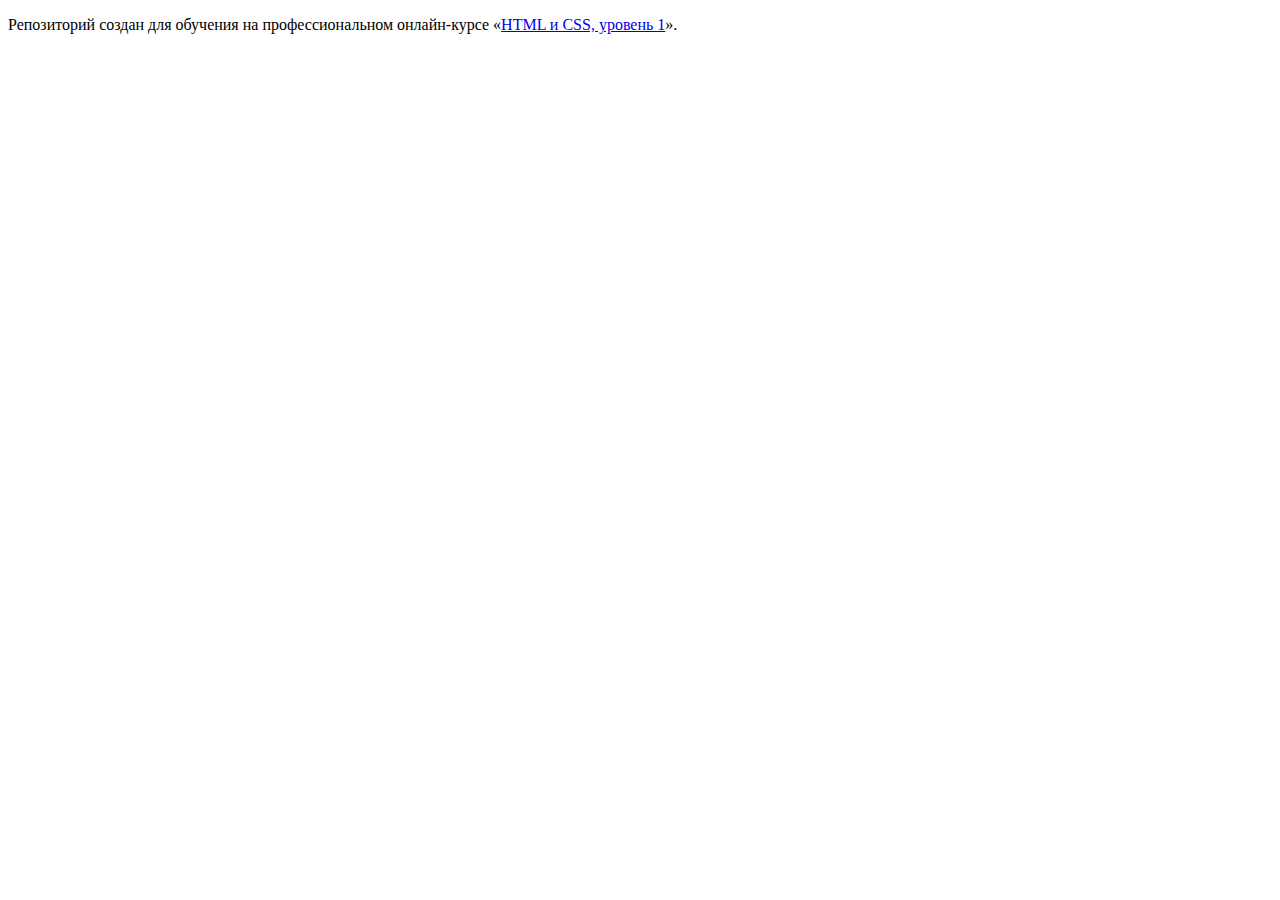
==== index.html @ a20f661b ":hatching_chick:" ====
<!DOCTYPE html>
<html lang="ru">
  <head>
    <meta charset="utf-8">
    <title>HTML Academy: Барбершоп</title>
  </head>
  <body>

    <p>Репозиторий создан для обучения на профессиональном онлайн‑курсе «<a href="https://htmlacademy.ru/intensive/htmlcss">HTML и CSS, уровень 1</a>».</p>

  </body>
</html>
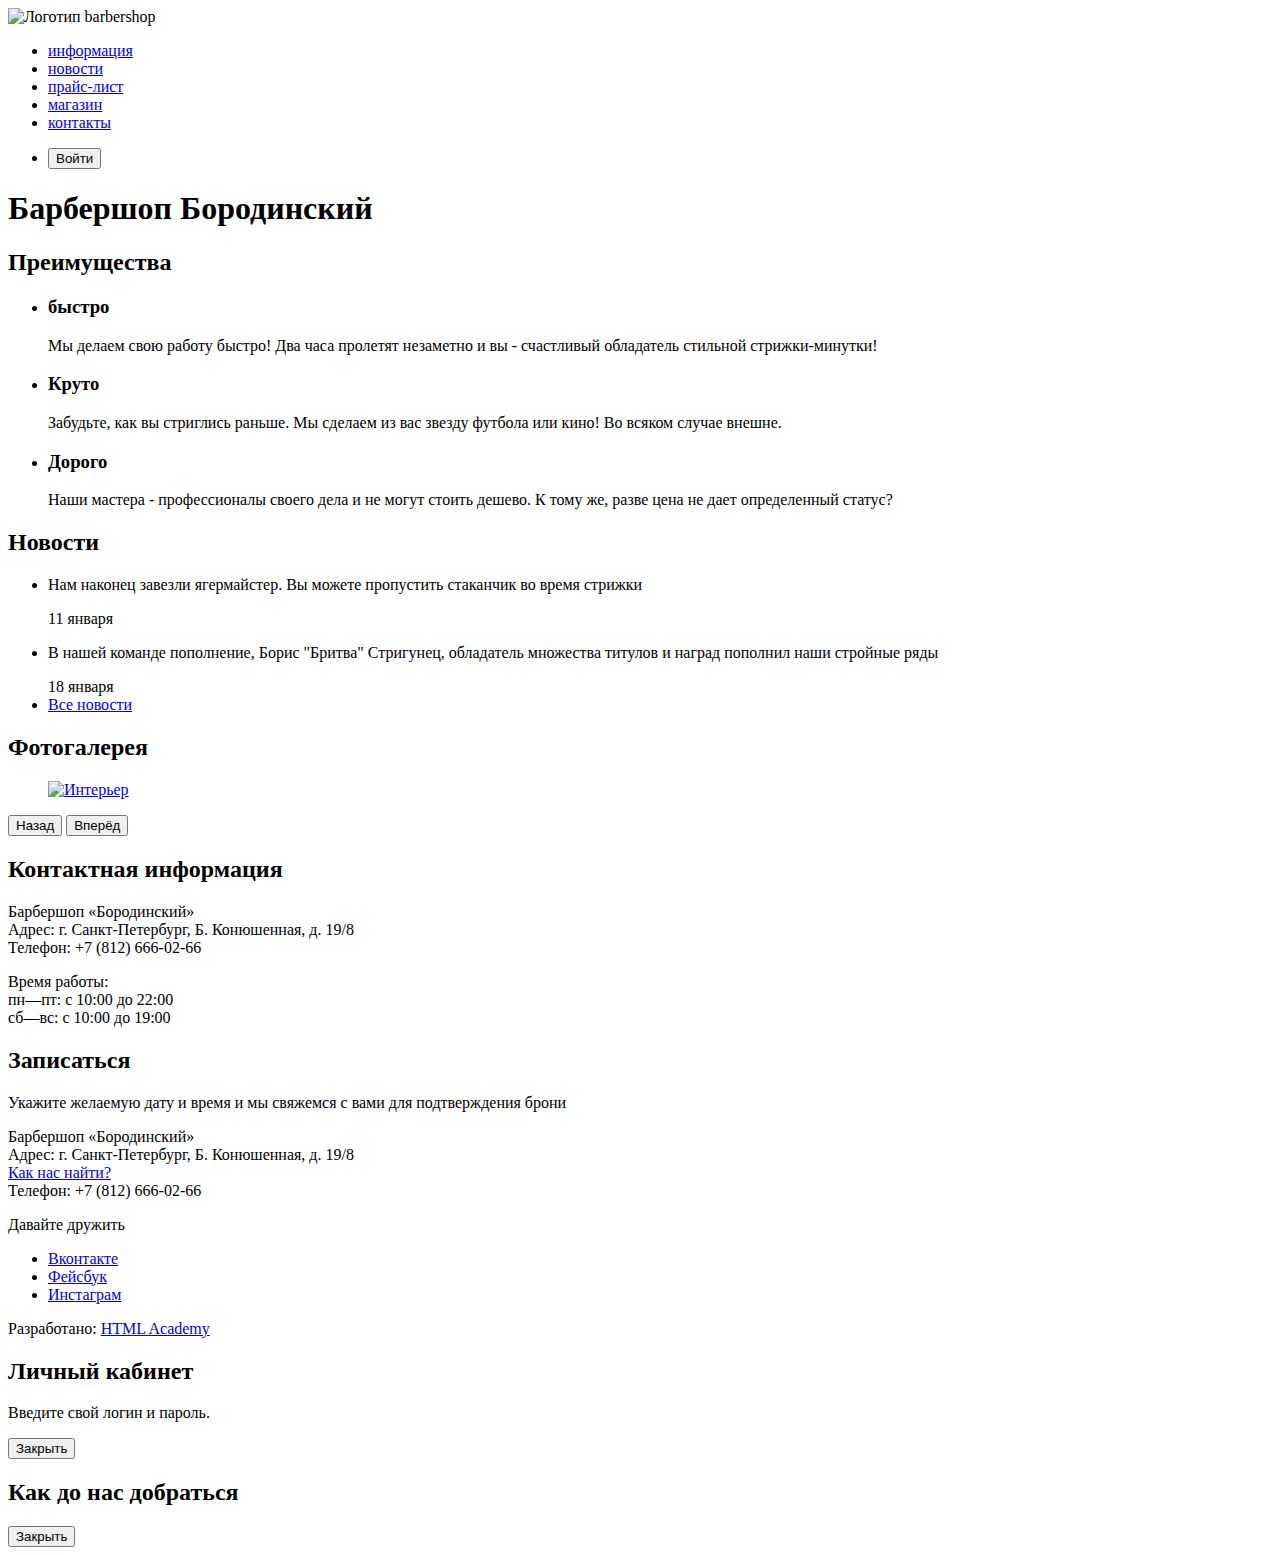
==== commit aa460747: "Создал разметку" ====
--- a/index.html
+++ b/index.html
@@ -5,8 +5,126 @@
     <title>HTML Academy: Барбершоп</title>
   </head>
   <body>
+    <header>
+      <nav>
+        <img src="igm/barbershop-logo.svg" width="368" height="153"
+        alt="Логотип barbershop">
+        <ul>
+          <li><a href="info.html">информация</a></li>
+          <li><a href="news.html">новости</a></li>
+          <li><a href="price.html">прайс-лист</a></li>
+          <li><a href="catalog.html">магазин</a></li>
+          <li><a href="contacts.html">контакты</a></li>
+        </ul>
+        <ul>
+          <li>
+            <button type="button">Войти</button>
+          </li>
+        </ul>
+      </nav>
+    </header>
+    <main>
+      <h1>Барбершоп Бородинский</h1>
+      <section>
+        <h2>Преимущества</h2>
+        <ul>
+          <li>
+            <h3>быстро</h3>
+            <p>Мы делаем свою работу быстро! Два часа пролетят незаметно и вы
+            - счастливый обладатель стильной стрижки-минутки!</p>
+          </li>
+          <li>
+            <h3>Круто</h3>
+            <p>Забудьте, как вы стриглись раньше. Мы сделаем из вас звезду
+            футбола или кино! Во всяком случае внешне.</p>
+          </li>
+          <li>
+            <h3>Дорого</h3>
+            <p>Наши мастера - профессионалы своего дела и не могут стоить
+            дешево. К тому же, разве цена не дает определенный статус?</p>
+          </li>
+        </ul>
+      </section>
+      <section>
+        <h2>Новости</h2>
+        <ul>
+          <li>
+            <p>Нам наконец завезли ягермайстер. Вы можете пропустить
+            стаканчик во время стрижки</p>
+            <time datetime="2019-01-11">11 января</time>
+          </li>
+          <li>
+            <p>В нашей команде пополнение, Борис "Бритва" Стригунец, обладатель
+            множества титулов и наград пополнил наши стройные ряды</p>
+            <time datetime="2019-01-18">18 января</time>
+          </li>
+          <li>
+            <a href="news.html">Все новости</a>
+          </li>
+        </ul>
+      </section>
+      <section>
+        <h2>Фотогалерея</h2>
+        <figure>
+          <a href="#">
+            <img src="img/studio.jpg" width="286" height="164" alt="Интерьер">
+          </a>
+        </figure>
+        <button type="button">Назад</button>
+        <button type="button">Вперёд</button>
+      </section>
+      <section>
+        <h2>Контактная информация</h2>
+        <p>
+          Барбершоп «Бородинский»<br>
+          Адрес: г. Санкт-Петербург, Б. Конюшенная, д. 19/8<br>
+          Телефон: +7 (812) 666-02-66
+        </p>
+        <p>
+          Время работы:<br>
+          пн—пт: с 10:00 до 22:00<br>
+          сб—вс: с 10:00 до 19:00
+        </p>
+        <a href="map.html"></a>
+        <a href="contacts.html"></a>
+      </section>
+      <section>
+        <h2>Записаться</h2>
+        <p>Укажите желаемую дату и время и мы свяжемся с вами для
+          подтверждения брони</p>
+        <!-- Здесь будет форма -->
+      </section>
+    </main>
+    <footer>
+      <p>
+        Барбершоп «Бородинский»<br>
+        Адрес: г. Санкт-Петербург, Б. Конюшенная, д. 19/8<br>
+        <a href="map.html">Как нас найти?</a><br>
+        Телефон: +7 (812) 666-02-66
+      </p>
+      <div>
+        <p>Давайте дружить</p>
+        <ul>
+          <li><a href="#">Вконтакте</a></li>
+          <li><a href="#">Фейсбук</a></li>
+          <li><a href="#">Инстаграм</a></li>
+        </ul>
+        <p>
+          Разработано:
+        <a href="https://htmlacademy.ru">HTML Academy</a>
+        </p>
+      </div>
+    </footer>
+    <section>
+      <h2>Личный кабинет</h2>
+      <p>Введите свой логин и пароль.</p>
+      <!-- Здесь будет форма -->
+      <button type="button">Закрыть</button>
+    </section>
 
-    <p>Репозиторий создан для обучения на профессиональном онлайн‑курсе «<a href="https://htmlacademy.ru/intensive/htmlcss">HTML и CSS, уровень 1</a>».</p>
-
+    <section>
+      <h2>Как до нас добраться</h2>
+      <button type="button">Закрыть</button>
+    </section>
   </body>
 </html>
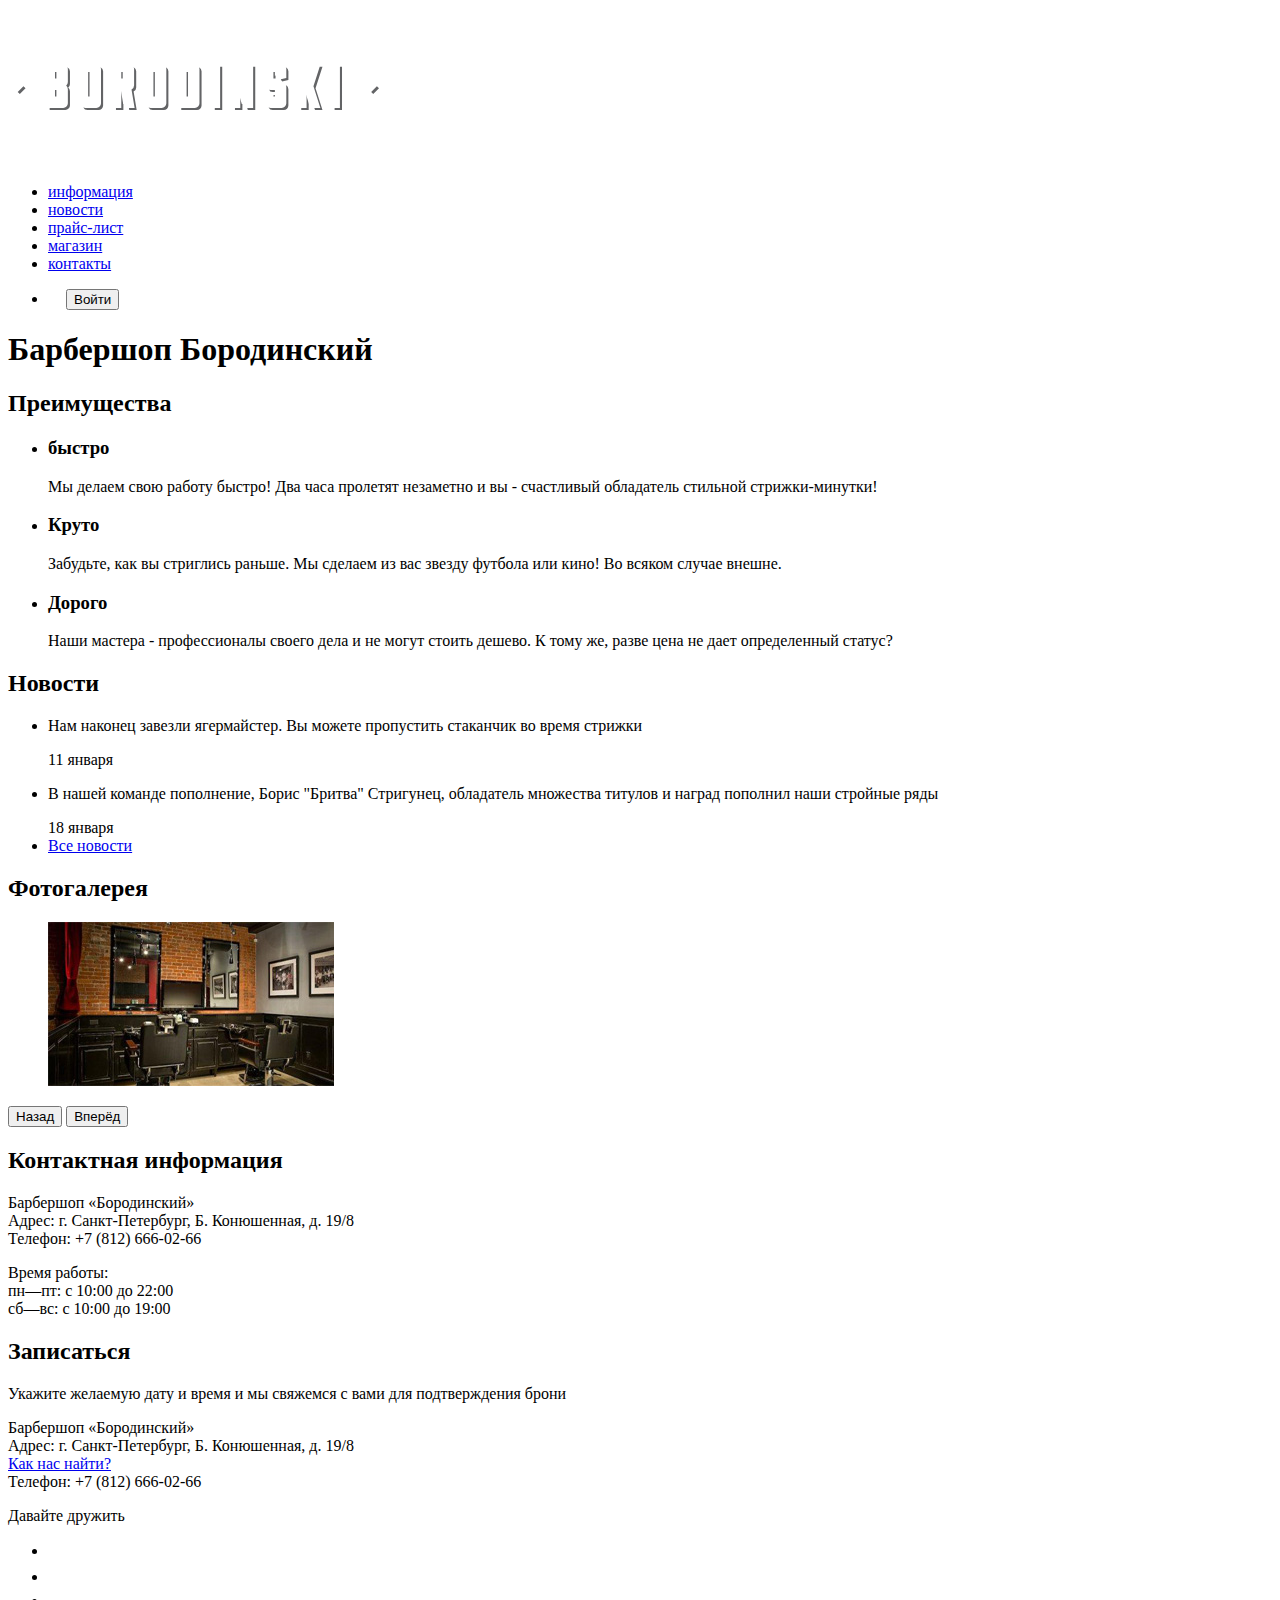
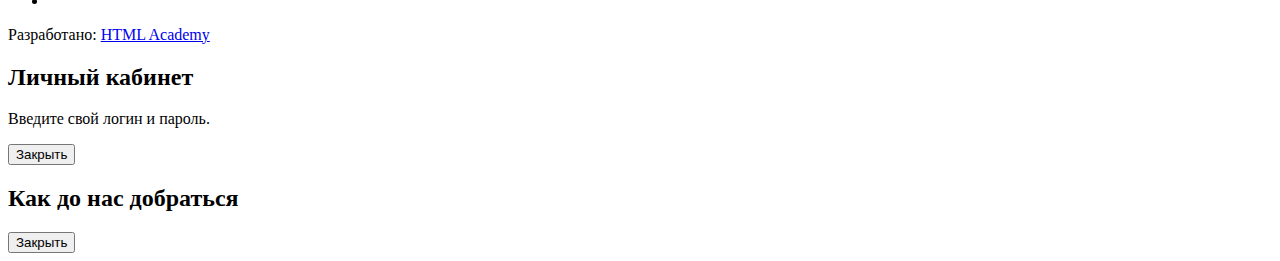
==== commit 4df0ffe2: "импортировал графику" ====
--- a/index.html
+++ b/index.html
@@ -3,11 +3,12 @@
   <head>
     <meta charset="utf-8">
     <title>HTML Academy: Барбершоп</title>
+    <link rel="stylesheet" href="css/style.css">
   </head>
   <body>
     <header>
       <nav>
-        <img src="igm/barbershop-logo.svg" width="368" height="153"
+        <img src="img/index/index-logo.svg" width="371" height="155"
         alt="Логотип barbershop">
         <ul>
           <li><a href="info.html">информация</a></li>
@@ -18,6 +19,8 @@
         </ul>
         <ul>
           <li>
+            <img src="img/index/login.svg" width="14" height="14"
+            alt="">
             <button type="button">Войти</button>
           </li>
         </ul>
@@ -67,7 +70,8 @@
         <h2>Фотогалерея</h2>
         <figure>
           <a href="#">
-            <img src="img/studio.jpg" width="286" height="164" alt="Интерьер">
+            <img src="img/index/gallery.jpg" width="286" height="164"
+            alt="Интерьер">
           </a>
         </figure>
         <button type="button">Назад</button>
@@ -105,9 +109,12 @@
       <div>
         <p>Давайте дружить</p>
         <ul>
-          <li><a href="#">Вконтакте</a></li>
-          <li><a href="#">Фейсбук</a></li>
-          <li><a href="#">Инстаграм</a></li>
+          <li><a href="https://vk.com"><img src="img/index/vk.svg" width="27"
+            height="15" alt="Лого ВК"></a></li>
+          <li><a href="https://facebook.com"><img src="img/index/facebook.svg"
+            width="11" height="22" alt="Лого Facebook"></a></li>
+          <li><a href="https://instagram.com"><img src="img/index/instagram.svg"
+            width="20" height="20" alt="Лого Инстаграм"></a></li>
         </ul>
         <p>
           Разработано:
--- a/css/style.css
+++ b/css/style.css
@@ -0,0 +1,4 @@
+/*body {
+  background-color: black;
+}
+*/
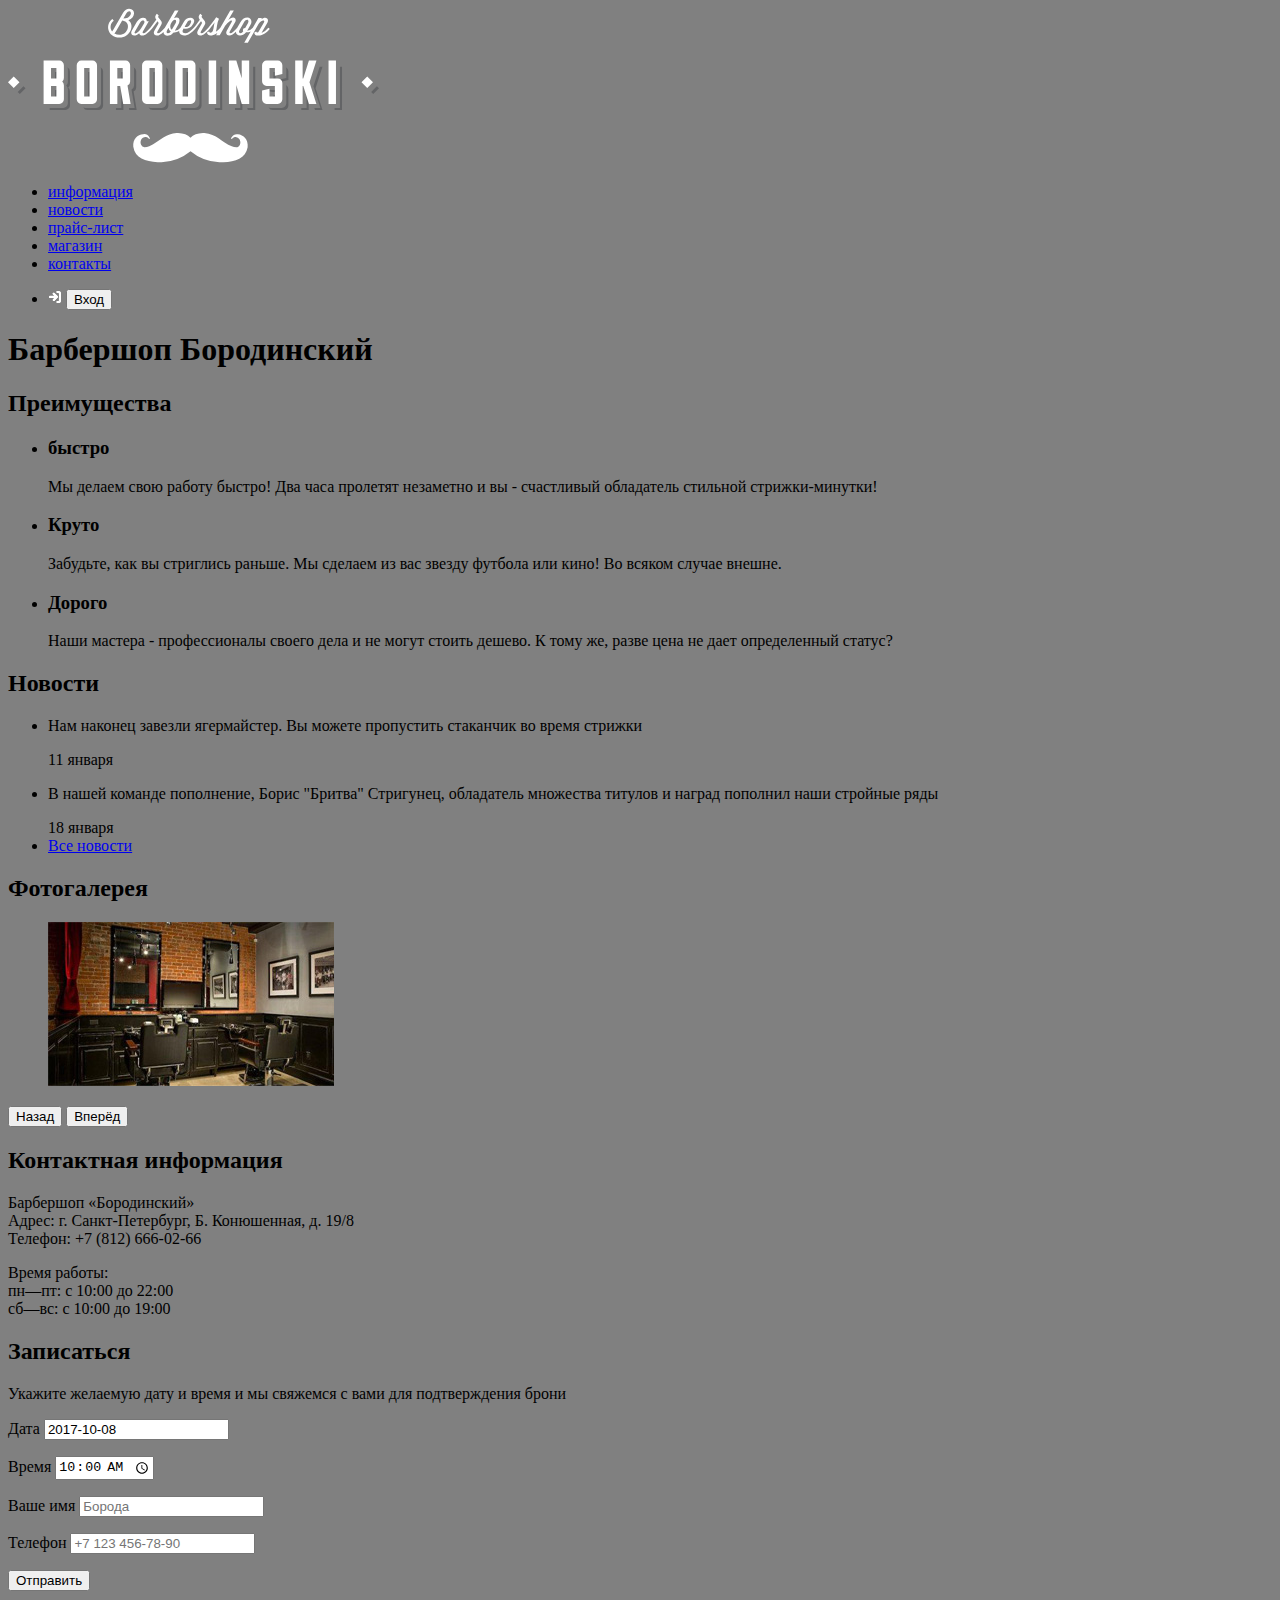
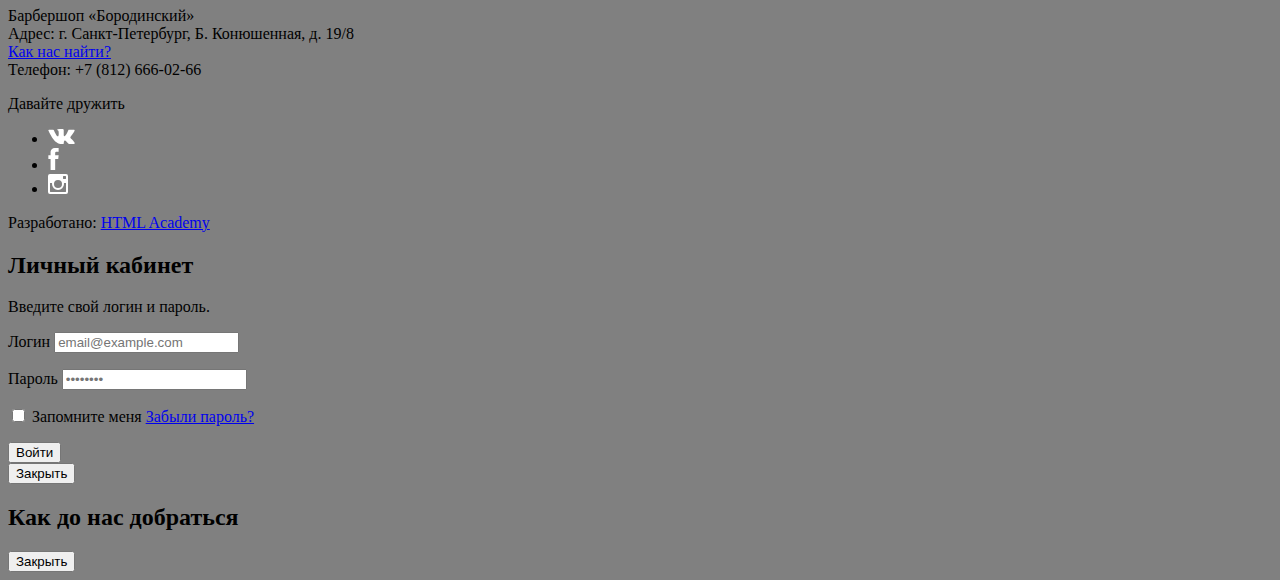
==== commit 2ac9b612: "Добавил формы" ====
--- a/index.html
+++ b/index.html
@@ -20,8 +20,8 @@
         <ul>
           <li>
             <img src="img/index/login.svg" width="14" height="14"
-            alt="">
-            <button type="button">Войти</button>
+            alt="иконка для входа">
+            <button type="button">Вход</button>
           </li>
         </ul>
       </nav>
@@ -71,7 +71,7 @@
         <figure>
           <a href="#">
             <img src="img/index/gallery.jpg" width="286" height="164"
-            alt="Интерьер">
+            alt="Фото интерьера">
           </a>
         </figure>
         <button type="button">Назад</button>
@@ -96,7 +96,29 @@
         <h2>Записаться</h2>
         <p>Укажите желаемую дату и время и мы свяжемся с вами для
           подтверждения брони</p>
-        <!-- Здесь будет форма -->
+        <form action="https://echo.htmlacademy.ru" method="post">
+          <p>
+            <label for="appointment-date">Дата</label>
+            <input type="data" name="date" id="appointment-date"
+            value="2017-10-08">
+          </p>
+          <p>
+            <label for="appointment-time">Время</label>
+            <input type="time" name="time" id="appointment-time"
+            value="10:00">
+          </p>
+          <p>
+            <label for="appointment-date">Ваше имя</label>
+            <input type="text" name="name" id="appointment-name"
+            value="" placeholder="Борода">
+          </p>
+          <p>
+            <label for="appointment-phone">Телефон</label>
+            <input type="text" name="phone" id="appointment-phone"
+            value="" placeholder="+7 123 456-78-90">
+          </p>
+          <button type="submit">Отправить</button>
+        </form>
       </section>
     </main>
     <footer>
@@ -125,7 +147,24 @@
     <section>
       <h2>Личный кабинет</h2>
       <p>Введите свой логин и пароль.</p>
-      <!-- Здесь будет форма -->
+      <form action="https://echo.htmlacademy.ru" method="post">
+        <p>
+          <label for="user-login">Логин</label>
+          <input type="email" name="login" placeholder="email@example.com"
+          id="user-login">
+        </p>
+        <p>
+          <label for="user-password">Пароль</label>
+          <input type="password" name="password" placeholder="••••••••"
+          id="user-password">
+        </p>
+        <p>
+          <input type="checkbox" name="remember" id="login-password-info">
+          <label for="login-password-info">Запомните меня</label>
+          <a href="#">Забыли пароль?</a>
+        </p>
+        <button type="submit">Войти</button>
+      </form>
       <button type="button">Закрыть</button>
     </section>
 
--- a/css/style.css
+++ b/css/style.css
@@ -1,4 +1,3 @@
-/*body {
-  background-color: black;
+body {
+  background-color: gray;
 }
-*/
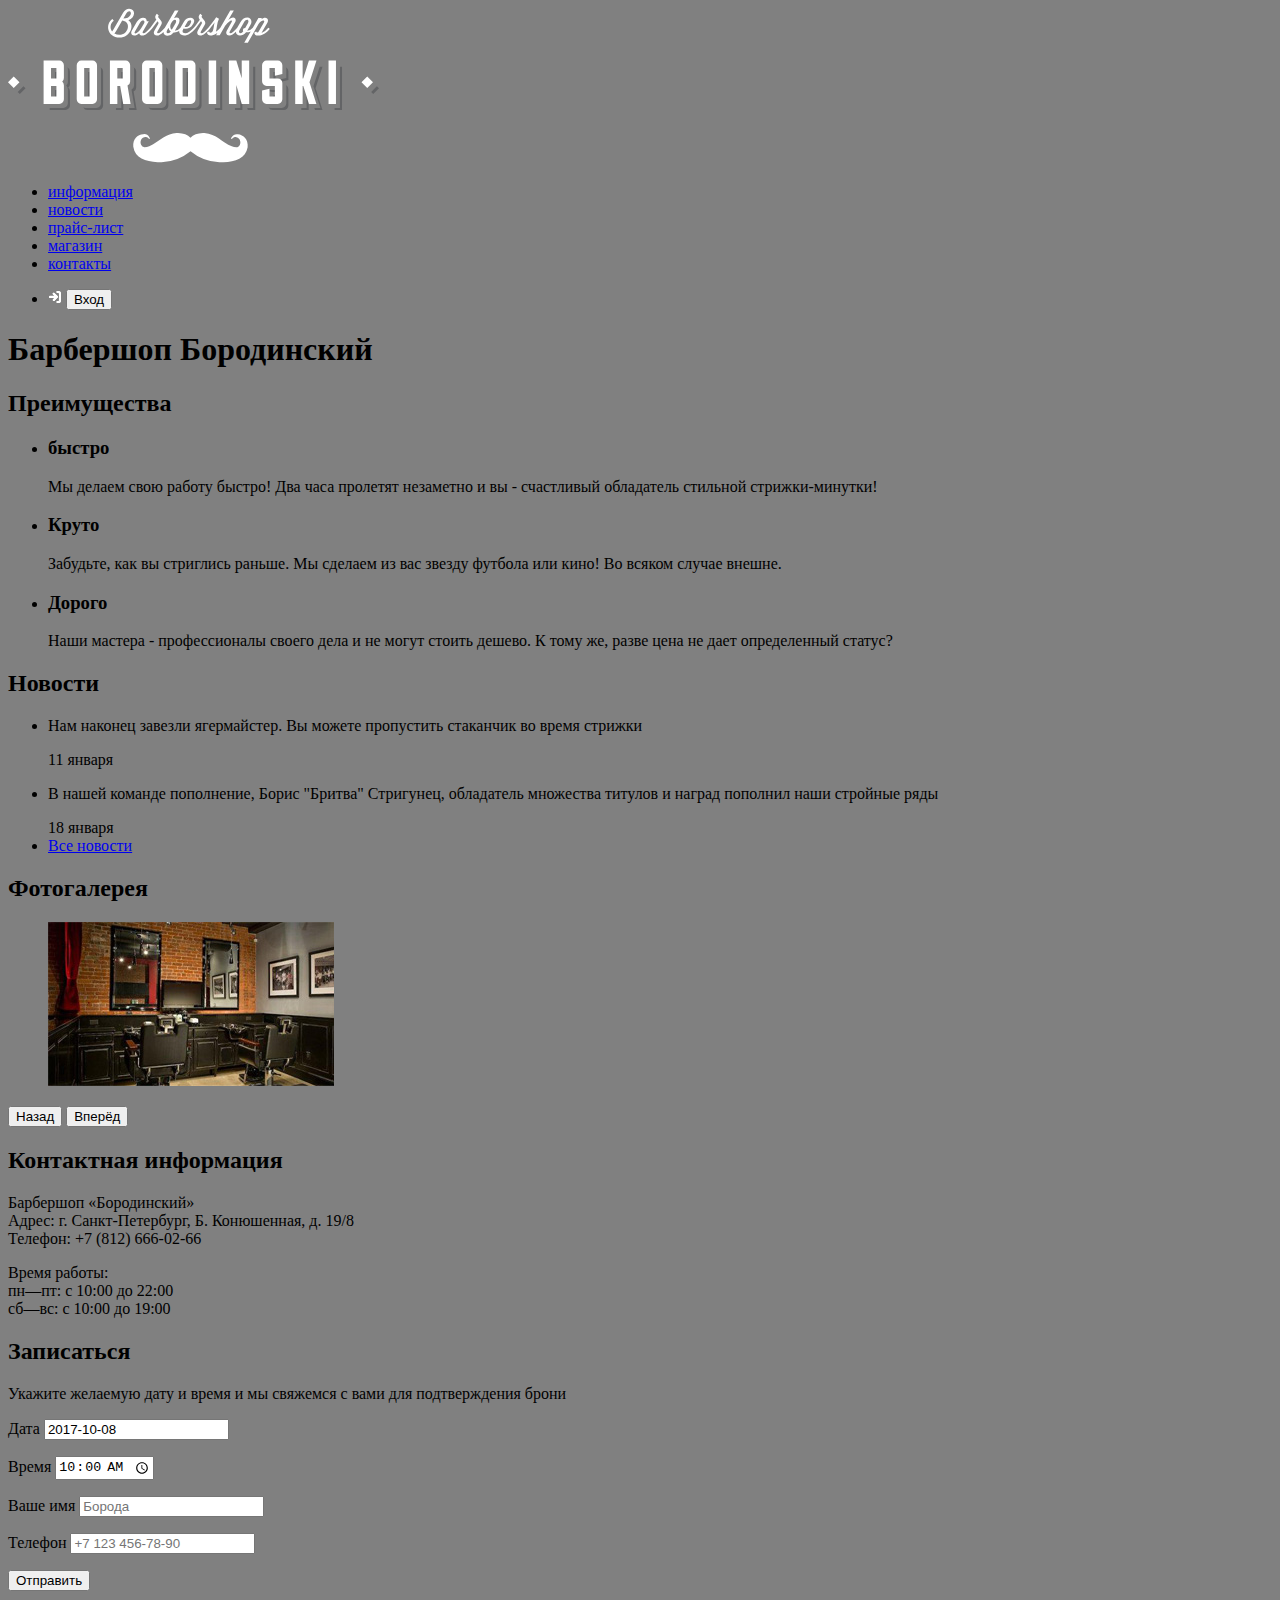
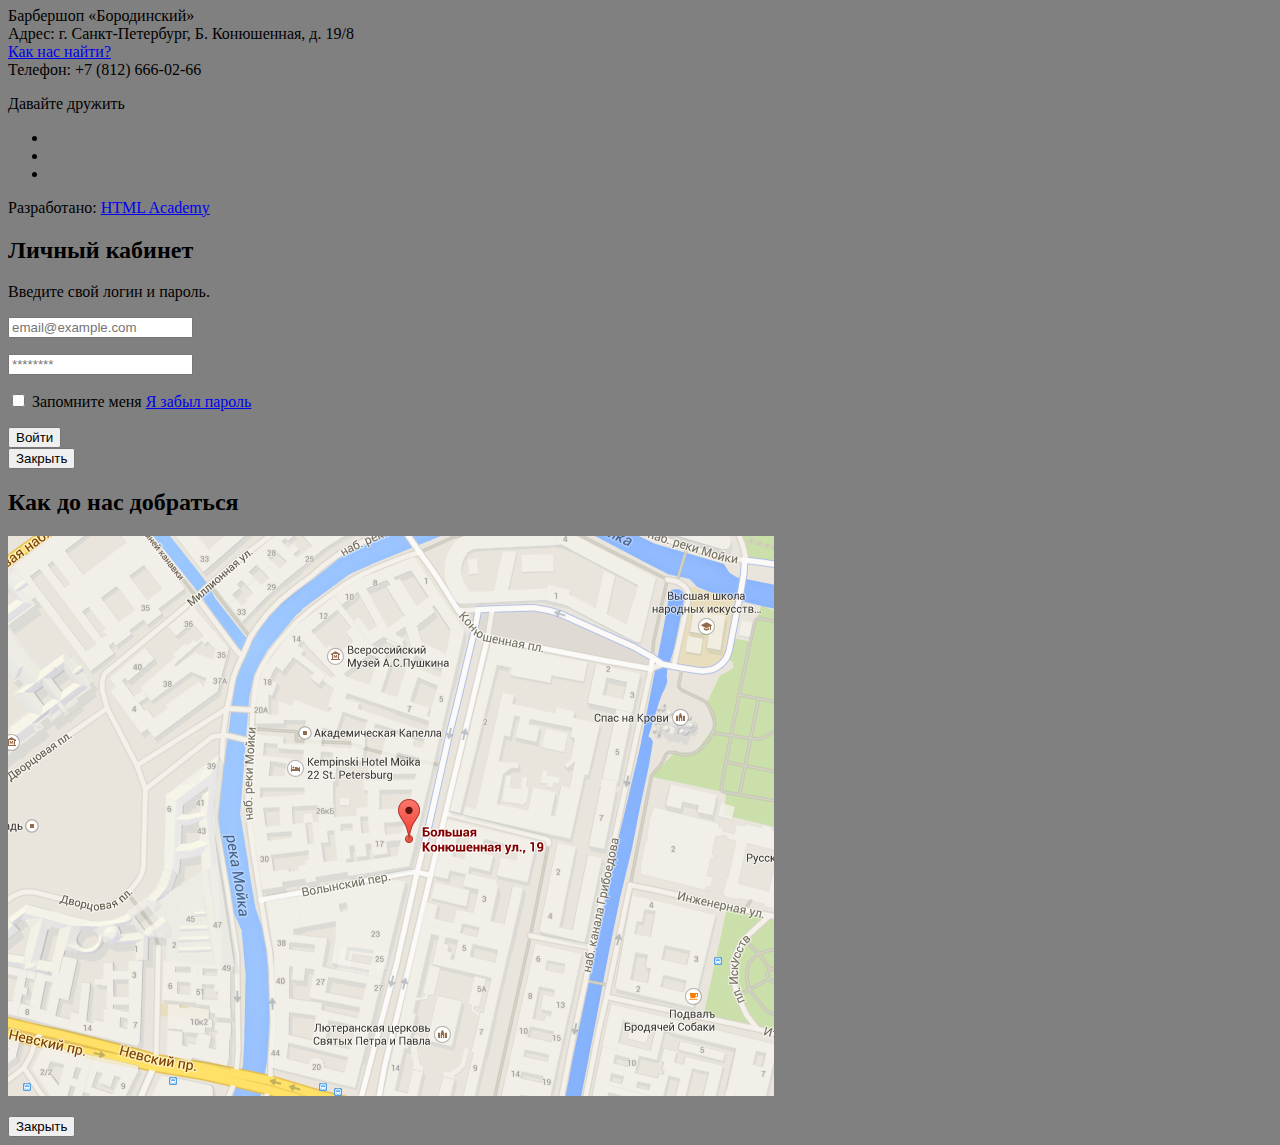
==== commit 5e070458: "Добавил формы" ====
--- a/index.html
+++ b/index.html
@@ -8,7 +8,7 @@
   <body>
     <header>
       <nav>
-        <img src="img/index/index-logo.svg" width="371" height="155"
+        <img src="img/index-logo.svg" width="371" height="155"
         alt="Логотип barbershop">
         <ul>
           <li><a href="info.html">информация</a></li>
@@ -19,7 +19,7 @@
         </ul>
         <ul>
           <li>
-            <img src="img/index/login.svg" width="14" height="14"
+            <img src="img/login.svg" width="14" height="14"
             alt="иконка для входа">
             <button type="button">Вход</button>
           </li>
@@ -70,7 +70,7 @@
         <h2>Фотогалерея</h2>
         <figure>
           <a href="#">
-            <img src="img/index/gallery.jpg" width="286" height="164"
+            <img src="img/gallery.jpg" width="286" height="164"
             alt="Фото интерьера">
           </a>
         </figure>
@@ -131,12 +131,11 @@
       <div>
         <p>Давайте дружить</p>
         <ul>
-          <li><a href="https://vk.com"><img src="img/index/vk.svg" width="27"
-            height="15" alt="Лого ВК"></a></li>
-          <li><a href="https://facebook.com"><img src="img/index/facebook.svg"
-            width="11" height="22" alt="Лого Facebook"></a></li>
-          <li><a href="https://instagram.com"><img src="img/index/instagram.svg"
-            width="20" height="20" alt="Лого Инстаграм"></a></li>
+          <li><a href="https://vk.com" aria-label="Логотип ВК"></a></li>
+          <li><a href="https://facebook.com"
+          aria-label="Логотип Фэйсбук"></a></li>
+          <li><a href="https://instagram.com"
+          aria-label="Логотип Инстаграма"></a></li>
         </ul>
         <p>
           Разработано:
@@ -147,29 +146,35 @@
     <section>
       <h2>Личный кабинет</h2>
       <p>Введите свой логин и пароль.</p>
-      <form action="https://echo.htmlacademy.ru" method="post">
+      <form class="" action="index.html" method="post">
         <p>
-          <label for="user-login">Логин</label>
-          <input type="email" name="login" placeholder="email@example.com"
-          id="user-login">
+          <label for="user-login"></label>
+          <input type="email" name="login" id="user-login"
+            placeholder="email@example.com">
         </p>
         <p>
-          <label for="user-password">Пароль</label>
-          <input type="password" name="password" placeholder="••••••••"
-          id="user-password">
+          <label for="user-password"></label>
+          <input type="password" name="password" id="user-password"
+          placeholder="********" >
         </p>
         <p>
-          <input type="checkbox" name="remember" id="login-password-info">
-          <label for="login-password-info">Запомните меня</label>
-          <a href="#">Забыли пароль?</a>
+          <label>
+            <input type="checkbox" name="remember">
+            Запомните меня
+          </label>
+          <a href="#">Я забыл пароль</a>
         </p>
         <button type="submit">Войти</button>
       </form>
       <button type="button">Закрыть</button>
     </section>
-
     <section>
       <h2>Как до нас добраться</h2>
+      <p>
+        <img src="img/map.png" width="766" height="560"
+          alt="Офис компании по адресу ул. Большая Конюшенная 19/8,
+          Санкт-Петербург">
+      </p>
       <button type="button">Закрыть</button>
     </section>
   </body>
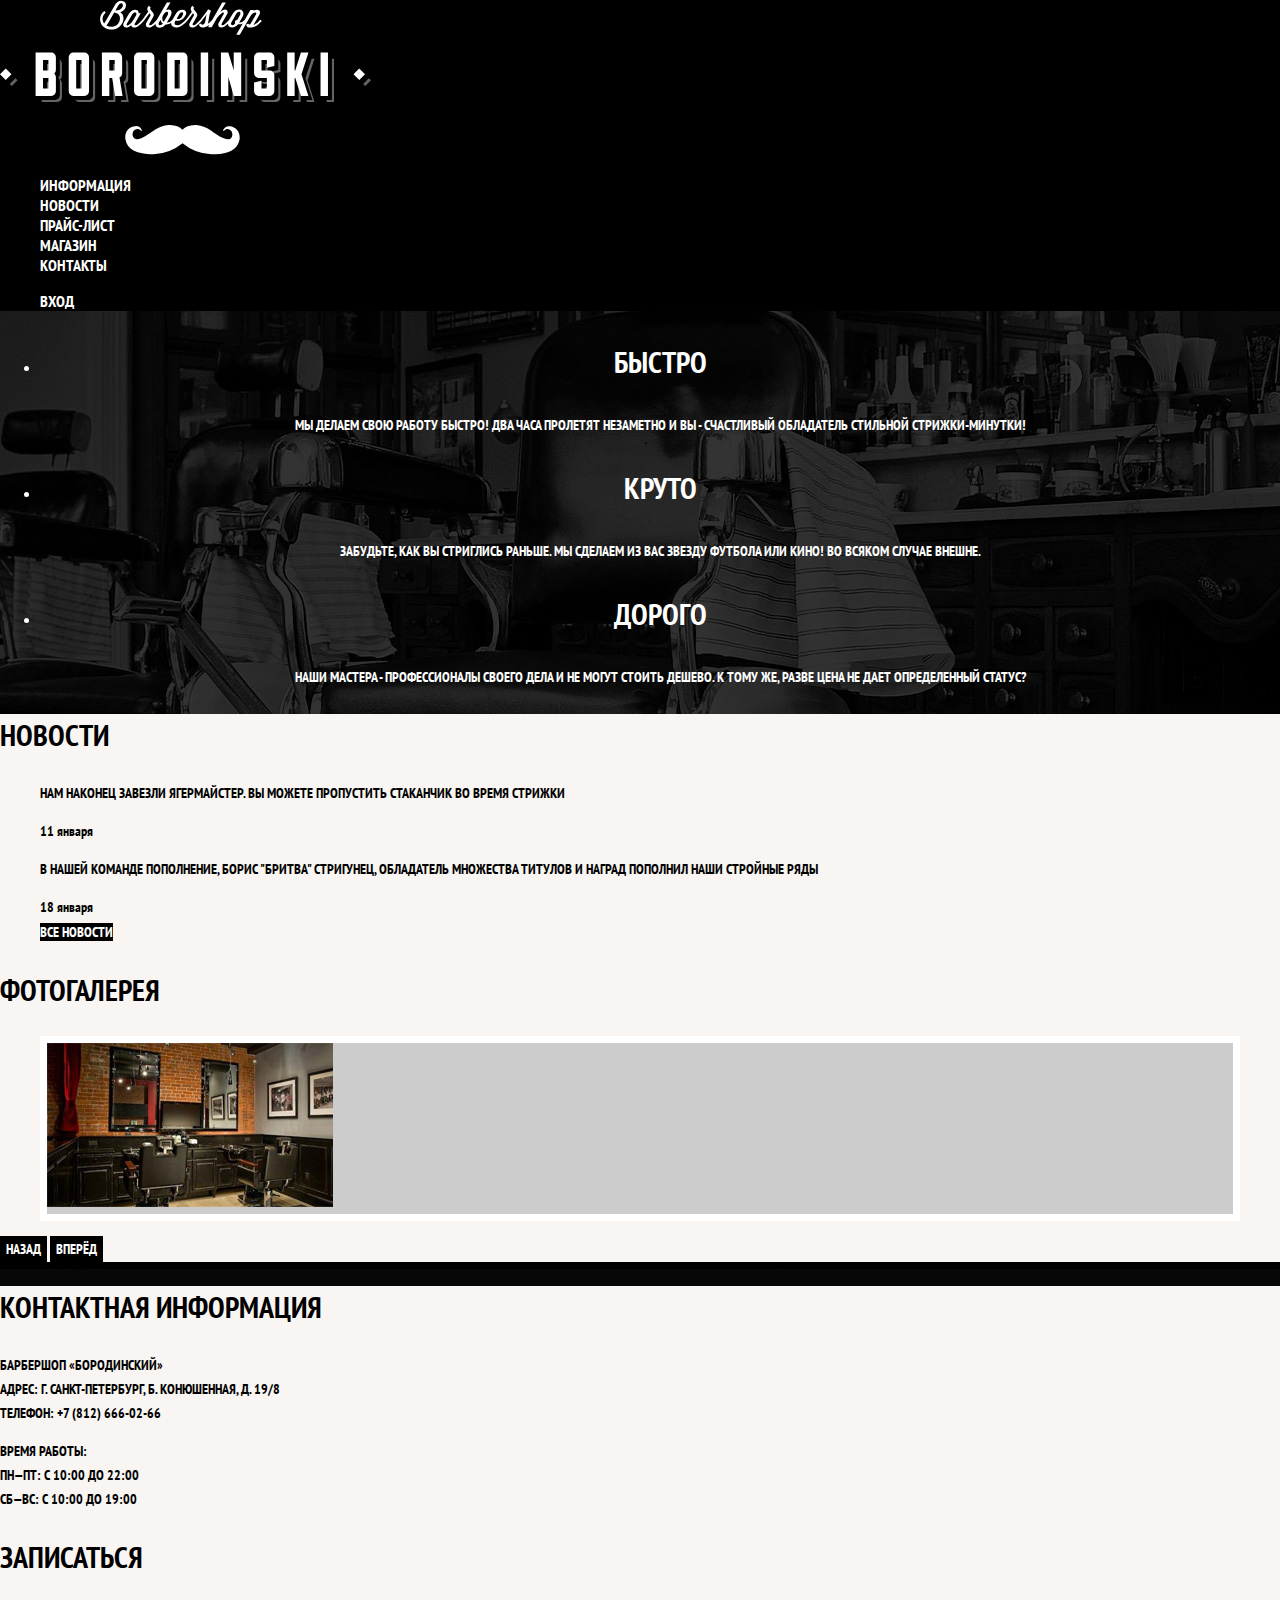
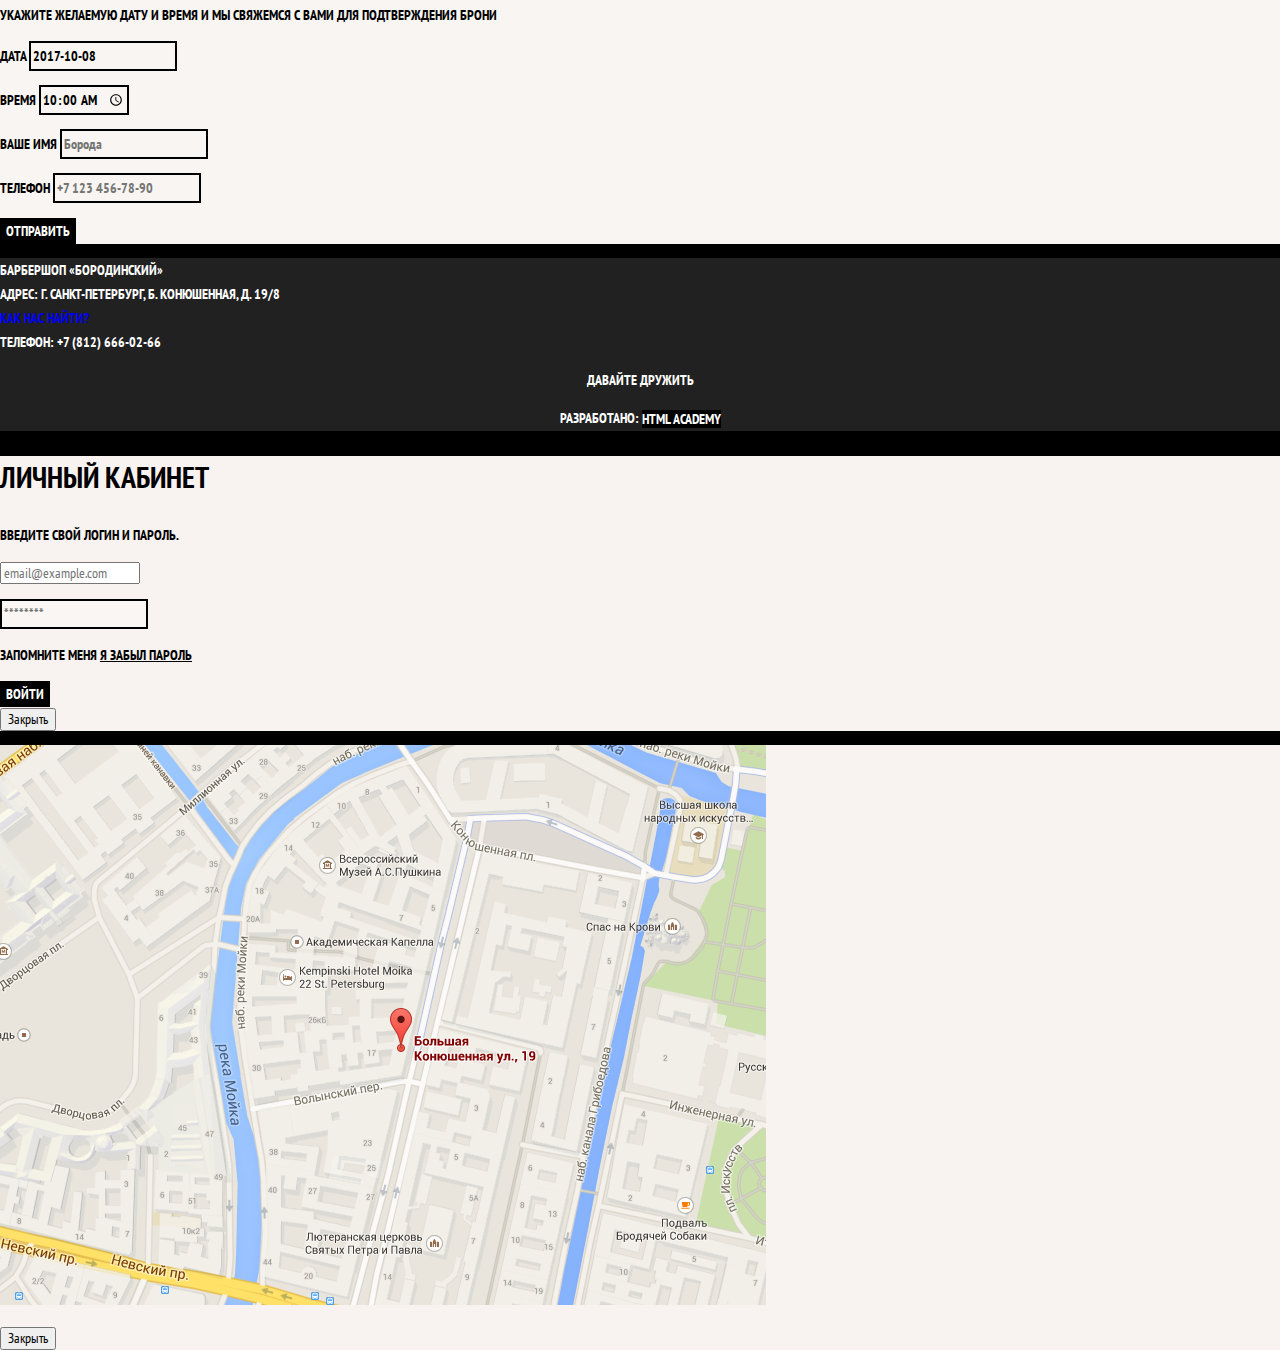
==== commit 364845d3: "Окончательно доделал разметку и добавил стили" ====
--- a/index.html
+++ b/index.html
@@ -3,179 +3,192 @@
   <head>
     <meta charset="utf-8">
     <title>HTML Academy: Барбершоп</title>
+    <link href="https://fonts.googleapis.com/css?family=PT+Sans+Narrow:400,700&amp;subset=latin,cyrillic"
+      rel="stylesheet">
+    <link rel="stylesheet" href="css/normalize.css">
     <link rel="stylesheet" href="css/style.css">
   </head>
   <body>
-    <header>
-      <nav>
-        <img src="img/index-logo.svg" width="371" height="155"
-        alt="Логотип barbershop">
-        <ul>
+    <header class="main-header">
+      <nav class="main-navigation">
+        <a class="main-header-logo" href="index.html">
+          <img src="img/index-logo.svg" width="371" height="155"
+            alt="Логотип barbershop">
+        </a>
+        <ul class="site-navigation">
           <li><a href="info.html">информация</a></li>
           <li><a href="news.html">новости</a></li>
           <li><a href="price.html">прайс-лист</a></li>
           <li><a href="catalog.html">магазин</a></li>
           <li><a href="contacts.html">контакты</a></li>
         </ul>
-        <ul>
+        <ul class="user-navigation">
           <li>
-            <img src="img/login.svg" width="14" height="14"
-            alt="иконка для входа">
-            <button type="button">Вход</button>
+            <a class="login-link" href="login.html">Вход</a>
           </li>
         </ul>
       </nav>
     </header>
-    <main>
-      <h1>Барбершоп Бородинский</h1>
-      <section>
-        <h2>Преимущества</h2>
-        <ul>
-          <li>
+    <main class="container">
+      <h1 class="visually-hidden">Барбершоп Бородинский</h1>
+      <section class="featuries">
+        <h2 class="visually-hidden">Преимущества</h2>
+        <ul class="featuries-list">
+          <li class="feature-item">
             <h3>быстро</h3>
             <p>Мы делаем свою работу быстро! Два часа пролетят незаметно и вы
             - счастливый обладатель стильной стрижки-минутки!</p>
           </li>
-          <li>
+          <li class="feature-item">
             <h3>Круто</h3>
             <p>Забудьте, как вы стриглись раньше. Мы сделаем из вас звезду
             футбола или кино! Во всяком случае внешне.</p>
           </li>
-          <li>
+          <li class="feature-item">
             <h3>Дорого</h3>
             <p>Наши мастера - профессионалы своего дела и не могут стоить
             дешево. К тому же, разве цена не дает определенный статус?</p>
           </li>
         </ul>
       </section>
-      <section>
-        <h2>Новости</h2>
-        <ul>
-          <li>
-            <p>Нам наконец завезли ягермайстер. Вы можете пропустить
-            стаканчик во время стрижки</p>
-            <time datetime="2019-01-11">11 января</time>
-          </li>
-          <li>
-            <p>В нашей команде пополнение, Борис "Бритва" Стригунец, обладатель
-            множества титулов и наград пополнил наши стройные ряды</p>
-            <time datetime="2019-01-18">18 января</time>
-          </li>
-          <li>
-            <a href="news.html">Все новости</a>
-          </li>
-        </ul>
-      </section>
-      <section>
-        <h2>Фотогалерея</h2>
-        <figure>
-          <a href="#">
-            <img src="img/gallery.jpg" width="286" height="164"
-            alt="Фото интерьера">
-          </a>
-        </figure>
-        <button type="button">Назад</button>
-        <button type="button">Вперёд</button>
-      </section>
-      <section>
-        <h2>Контактная информация</h2>
-        <p>
-          Барбершоп «Бородинский»<br>
-          Адрес: г. Санкт-Петербург, Б. Конюшенная, д. 19/8<br>
-          Телефон: +7 (812) 666-02-66
-        </p>
-        <p>
-          Время работы:<br>
-          пн—пт: с 10:00 до 22:00<br>
-          сб—вс: с 10:00 до 19:00
-        </p>
-        <a href="map.html"></a>
-        <a href="contacts.html"></a>
-      </section>
-      <section>
-        <h2>Записаться</h2>
-        <p>Укажите желаемую дату и время и мы свяжемся с вами для
-          подтверждения брони</p>
-        <form action="https://echo.htmlacademy.ru" method="post">
+      <div class="index-columns">
+        <section class="news">
+          <h2>Новости</h2>
+          <ul class="news-list">
+            <li class="news-item">
+              <p>Нам наконец завезли ягермайстер. Вы можете пропустить
+              стаканчик во время стрижки</p>
+              <time datetime="2019-01-11">11 января</time>
+            </li>
+            <li class="news-item">
+              <p>В нашей команде пополнение, Борис "Бритва" Стригунец,
+                обладатель множества титулов и наград пополнил наши
+                стройные ряды</p>
+              <time datetime="2019-01-18">18 января</time>
+            </li>
+            <li>
+              <a class="button" href="news.html">Все новости</a>
+            </li>
+          </ul>
+        </section>
+        <section class="gallery">
+          <h2>Фотогалерея</h2>
+          <figure class="gallery-content">
+            <a href="#">
+              <img src="img/gallery.jpg" width="286" height="164"
+              alt="Фото интерьера">
+            </a>
+          </figure>
+          <button class="button gallery-button gallery-button-back"
+            type="button">Назад</button>
+          <button class="button gallery-button gallery-button-next"
+            type="button">Вперёд</button>
+        </section>
+      </div>
+      <div class="index-columns">
+        <section class="contacts">
+          <h2>Контактная информация</h2>
           <p>
-            <label for="appointment-date">Дата</label>
-            <input type="data" name="date" id="appointment-date"
-            value="2017-10-08">
+            Барбершоп «Бородинский»<br>
+            Адрес: г. Санкт-Петербург, Б. Конюшенная, д. 19/8<br>
+            Телефон: +7 (812) 666-02-66
           </p>
           <p>
-            <label for="appointment-time">Время</label>
-            <input type="time" name="time" id="appointment-time"
-            value="10:00">
+            Время работы:<br>
+            пн—пт: с 10:00 до 22:00<br>
+            сб—вс: с 10:00 до 19:00
           </p>
-          <p>
-            <label for="appointment-date">Ваше имя</label>
-            <input type="text" name="name" id="appointment-name"
-            value="" placeholder="Борода">
-          </p>
-          <p>
-            <label for="appointment-phone">Телефон</label>
-            <input type="text" name="phone" id="appointment-phone"
-            value="" placeholder="+7 123 456-78-90">
-          </p>
-          <button type="submit">Отправить</button>
-        </form>
-      </section>
+          <a class="button" href="map.html"></a>
+          <a class="button" href="contacts.html"></a>
+        </section>
+        <section class="appointment">
+          <h2>Записаться</h2>
+          <p>Укажите желаемую дату и время и мы свяжемся с вами для
+            подтверждения брони</p>
+          <form class="appontment-form" action="https://echo.htmlacademy.ru"
+            method="post">
+            <p class="appointment-item">
+              <label for="appointment-date">Дата</label>
+              <input type="data" name="date" id="appointment-date"
+              value="2017-10-08">
+            </p>
+            <p class="appointment-item">
+              <label for="appointment-time">Время</label>
+              <input type="time" name="time" id="appointment-time"
+              value="10:00">
+            </p>
+            <p class="appointment-item">
+              <label for="appointment-date">Ваше имя</label>
+              <input type="text" name="name" id="appointment-name"
+              value="" placeholder="Борода">
+            </p>
+            <p class="appointment-item">
+              <label for="appointment-phone">Телефон</label>
+              <input type="text" name="phone" id="appointment-phone"
+              value="" placeholder="+7 123 456-78-90">
+            </p>
+            <button class="button" type="submit">Отправить</button>
+          </form>
+        </section>
+      </div>
     </main>
-    <footer>
-      <p>
+    <footer class="main-footer">
+      <p footer-contacts>
         Барбершоп «Бородинский»<br>
         Адрес: г. Санкт-Петербург, Б. Конюшенная, д. 19/8<br>
         <a href="map.html">Как нас найти?</a><br>
         Телефон: +7 (812) 666-02-66
       </p>
-      <div>
-        <p>Давайте дружить</p>
+      <div class="footer-social">
+        <b>Давайте дружить</b>
         <ul>
-          <li><a href="https://vk.com" aria-label="Логотип ВК"></a></li>
-          <li><a href="https://facebook.com"
-          aria-label="Логотип Фэйсбук"></a></li>
-          <li><a href="https://instagram.com"
-          aria-label="Логотип Инстаграма"></a></li>
+          <li><a class="social-button" href="https://vk.com"
+          aria-label="Логотип ВК"></a></li>
+          <li><a class="social-button" href="https://facebook.com"
+            aria-label="Логотип Фэйсбук"></a></li>
+          <li><a class="social-button" href="https://instagram.com"
+            aria-label="Логотип Инстаграма"></a></li>
         </ul>
-        <p>
-          Разработано:
-        <a href="https://htmlacademy.ru">HTML Academy</a>
+        <p class="footer-copyright">
+          <b>Разработано:</b>
+        <a class="button" href="https://htmlacademy.ru">HTML Academy</a>
         </p>
       </div>
     </footer>
-    <section>
+    <section class="modal modal-login">
       <h2>Личный кабинет</h2>
       <p>Введите свой логин и пароль.</p>
-      <form class="" action="index.html" method="post">
+      <form class="login-form" action="index.html" method="post">
         <p>
-          <label for="user-login"></label>
-          <input type="email" name="login" id="user-login"
-            placeholder="email@example.com">
+          <label class="visually-hidden" for="user-login">Логин</label>
+          <input class="login-icon-user" type="email" name="login"
+            id="user-login" placeholder="email@example.com">
         </p>
         <p>
-          <label for="user-password"></label>
-          <input type="password" name="password" id="user-password"
-          placeholder="********" >
+          <label class="visually-hidden" for="user-password">Пароль</label>
+          <input class="login-icon-password" type="password" name="password"
+          id="user-password" placeholder="********" >
         </p>
-        <p>
-          <label>
-            <input type="checkbox" name="remember">
+        <p class="login-password-info">
+          <label class="checkbox-info">
+            <input class="visually-hidden" type="checkbox" name="remember">
+            <span class="checkbox-indicator"></span>
             Запомните меня
           </label>
-          <a href="#">Я забыл пароль</a>
+          <a class="restore" href="#">Я забыл пароль</a>
         </p>
-        <button type="submit">Войти</button>
+        <button class="button" type="submit">Войти</button>
       </form>
-      <button type="button">Закрыть</button>
+      <button class="modal-close" type="button">Закрыть</button>
     </section>
-    <section>
-      <h2>Как до нас добраться</h2>
+    <section class="modal modal-map">
+      <h2 class="visually-hidden">Как до нас добраться</h2>
       <p>
         <img src="img/map.png" width="766" height="560"
           alt="Офис компании по адресу ул. Большая Конюшенная 19/8,
           Санкт-Петербург">
       </p>
-      <button type="button">Закрыть</button>
+      <button class="modal-close" type="button">Закрыть</button>
     </section>
   </body>
 </html>
--- a/css/style.css
+++ b/css/style.css
@@ -1,3 +1,363 @@
 body {
-  background-color: gray;
-}
+  margin: 0;
+  padding: 0;
+  font-family: "PT Sans Narrow", Arial, sans-serif;
+  font-size: 14px;
+  line-height: 24px;
+  font-weight: 700;
+  color: #ffffff;
+  text-transform: uppercase;
+  background-color: #000000;
+  background-image: url("../img/bg.jpg");
+  background-position: top center;
+  background-repeat: no-repeat;
+}
+
+.visually-hidden {
+  position: absolute;
+  clip: rect(0 0 0 0);
+  width: 1px;
+  height: 1px;
+  margin: -1px;
+}
+
+.inner-page {
+  color: #000000;
+
+  background-color: #f9f6f3;
+  background-image: url("../img/pattern-light.jpg");
+  background-position: 0 0;
+  background-repeat: repeat;
+}
+
+a {
+  text-decoration: none;
+}
+
+.button {
+  font: inherit;
+
+  text-align: center;
+  color: #ffffff;
+  vertical-align: middle;
+  text-transform: uppercase;
+
+  background-color: #000000;
+  border: none;
+}
+
+.button:hover,
+.button:focus,
+.button:active {
+  background-color: #663d15;
+}
+
+.main-navigation {
+  font-size: 16px;
+  line-height: 20px;
+  color: #ffffff;
+
+  background-color: #000000;
+}
+
+.site-navigation,
+.user-navigation {
+  list-style: none;
+}
+
+.site-navigation a,
+.user-navigation a {
+  color: #ffffff;
+}
+
+.site-navigation a:hover,
+.site-navigation a:focus,
+.user-navigation a:hover,
+.user-navigation a:focus {
+  background-color: #242424;
+}
+
+.features-list {
+  list-style: none;
+}
+
+.feature-item {
+  text-align: center;
+}
+
+.feature-item h3 {
+  font-size: 30px;
+  line-height: 42px;
+}
+
+.index-columns {
+  color: #000000;
+
+  background-color: #f8f5f2;
+  background-image: url("../img/pattern-light.jpg");
+  background-position: 0 0;
+  background-repeat: repeat;
+}
+
+.index-columns h2 {
+  font-size: 30px;
+  line-height: 42px;
+}
+
+.news-list {
+  list-style: none;
+}
+
+.news-item time {
+  text-transform: none;
+}
+
+.gallery-content {
+  background-color: #cccccc;
+  border: 7px solid #ffffff;
+}
+
+.appointment-item input {
+  font: inherit;
+
+  background-color: transparent;
+  border: 2px solid #000000;
+}
+
+.appointment-item input:focus {
+  border-color: #663d15;
+}
+
+.page-title {
+  font-size: 30px;
+  line-height: 42px;
+}
+
+.breadcrumbs {
+  list-style: none;
+}
+
+.breadcrumbs a {
+  color: #000000;
+}
+
+.breadcrumbs a:hover,
+.breadcrumbs a:focus {
+  text-decoration: underline;
+}
+
+.breadcrumbs-current {
+  color: #aba9a7;
+}
+
+.filter fieldset {
+  border: none;
+}
+
+.filter legend {
+  font-size: 24px;
+  line-height: 30px;
+}
+
+.filter ul {
+  list-style: none;
+  line-height: 18px;
+}
+
+.filter-input:hover + label,
+.filter-input:focus + label {
+  color: #663d15;
+}
+
+.filter-input:disabled + label {
+  color: #000000;
+
+  opacity: 0.5;
+}
+
+.catalog-list {
+  list-style: none;
+}
+
+.catalog-item {
+  background-color: #f8f8f8;
+  box-shadow: 0 0 10px rgba(0, 0, 0, 0.1);
+}
+
+.catalog-item:hover {
+  box-shadow: 0 0 10px rgba(0, 0, 0, 0.2);
+}
+
+.catalog-item a {
+  color: #000000;
+}
+
+.catalog-item h3 {
+  font-size: 14px;
+  line-height: 18px;
+}
+
+.catalog-category {
+  text-transform: none;
+}
+
+.catalog-item-price b {
+  font-size: 14px;
+  line-height: 20px;
+  text-align: center;
+
+  background-color: #e5e5e5;
+}
+
+.catalog-item-price .button {
+  line-height: 20px;
+  color: #ffffff;
+}
+
+.pagination-list {
+  list-style: none;
+}
+
+.pagination-item a {
+  color: #ffffff;
+
+  background-color: #000000;
+}
+
+.pagination-item a:hover,
+.pagination-item a:focus,
+.pagination-item a:active {
+  background-color: #663d15;
+}
+
+.pagination-item-current a {
+  color: #000000;
+
+  background-color: #ffffff;
+}
+
+.pagination-item-current a:hover,
+.pagination-item-current a:focus,
+.pagination-item-current a:active {
+  color: #000000;
+
+  background-color: #ffffff;
+}
+
+.product-photo-preview {
+  list-style: none;
+}
+
+.product-photo-preview li {
+  box-shadow: 0 0 10px 2px rgba(0, 0, 0, 0.1);
+}
+
+.product-photo-full {
+  box-shadow: 0 0 10px 2px rgba(0, 0, 0, 0.1);
+}
+
+.product-article {
+  text-align: right;
+  color: #aeaeae;
+}
+
+.product-price b {
+  line-height: 20px;
+  text-align: center;
+
+  background-color: #e5e5e5;
+}
+
+.product-info h3 {
+  font-size: 24px;
+  line-height: 30px;
+}
+
+.product-info ul {
+  list-style: none;
+}
+
+.main-footer {
+  color: #ffffff;
+
+  background-color: #212121;
+  background-image: url("../img/pattern-dark.jpg");
+  background-position: 0 0;
+  background-repeat: repeat;
+}
+
+.footer-contacts a {
+  color: #ffffff;
+  text-decoration: underline;
+}
+
+.footer-contacts a:hover,
+.footer-contacts a:focus {
+  text-decoration: none;
+}
+
+.footer-social {
+  text-align: center;
+}
+
+.footer-social ul {
+  list-style: none;
+}
+
+.social-button {
+  color: #ffffff;
+}
+
+.footer-copyright {
+  text-align: center;
+}
+
+.footer-copyright .button:hover,
+.footer-copyright .button:focus {
+  color: #000000;
+
+  background-color: #ffffff;
+}
+
+.modal {
+  color: #000000;
+
+  background-color: #f8f3f0;
+  background-image: url("../img/pattern-light.jpg");
+  background-position: 0 0;
+  background-repeat: repeat;
+}
+
+.modal h2 {
+  font-size: 30px;
+  line-height: 42px;
+}
+
+.login-form input[type="text"],
+.login-form input[type="password"] {
+  font: inherit;
+  color: #000000;
+  text-transform: uppercase;
+
+  background-color: #f9f6f3;
+  border: 2px solid #000000;
+}
+
+.login-form input:focus {
+  border-color: #663d15;
+}
+
+.login-checkbox:hover,
+.login-checkbox:focus {
+  color: #663d15;
+}
+
+.restore {
+  color: #000000;
+  text-decoration: underline;
+}
+
+.restore:hover,
+.restore:focus {
+  text-decoration: none;
+}
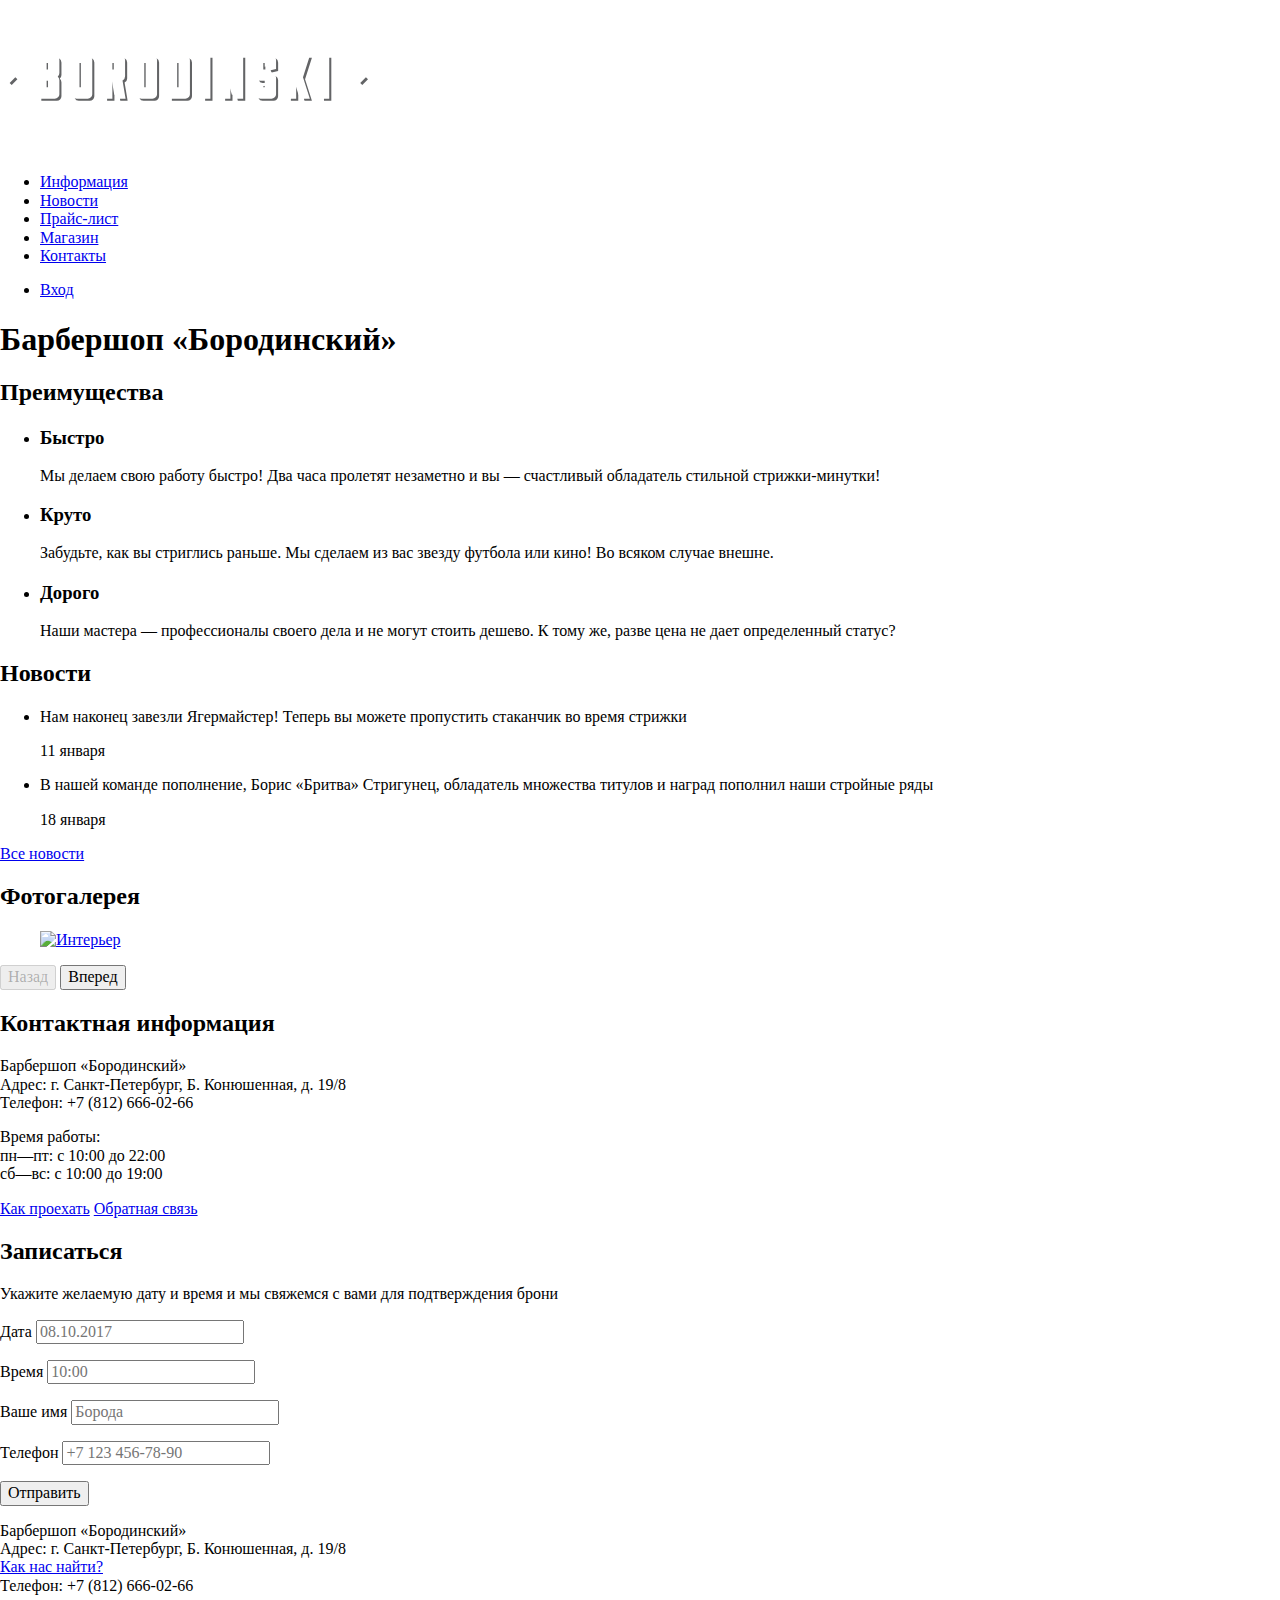
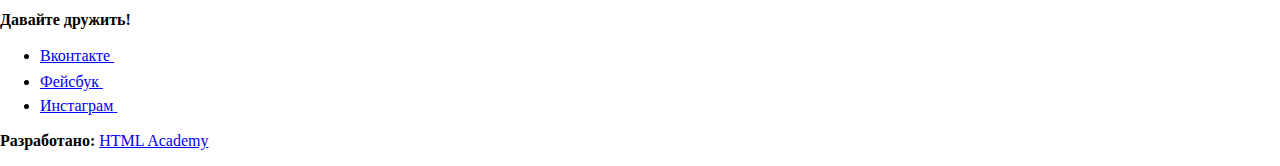
==== commit d83a78fc: "Разметка и стилизация завершены" ====
--- a/index.html
+++ b/index.html
@@ -1,194 +1,178 @@
 <!DOCTYPE html>
 <html lang="ru">
-  <head>
-    <meta charset="utf-8">
-    <title>HTML Academy: Барбершоп</title>
-    <link href="https://fonts.googleapis.com/css?family=PT+Sans+Narrow:400,700&amp;subset=latin,cyrillic"
-      rel="stylesheet">
-    <link rel="stylesheet" href="css/normalize.css">
-    <link rel="stylesheet" href="css/style.css">
-  </head>
-  <body>
-    <header class="main-header">
-      <nav class="main-navigation">
-        <a class="main-header-logo" href="index.html">
-          <img src="img/index-logo.svg" width="371" height="155"
-            alt="Логотип barbershop">
-        </a>
+<head>
+  <meta charset="UTF-8">
+  <title>Барбершоп «Бородинский»</title>
+  <link href="https://fonts.googleapis.com/css?family=PT+Sans+Narrow:400,700&amp;subset=latin,cyrillic" rel="stylesheet">
+  <link href="css/normalize.css" rel="stylesheet">
+</head>
+
+<body>
+
+<header class="main-header">
+  <nav class="main-navigation">
+    <a class="main-header-logo">
+      <img src="img/index-logo.svg" width="368" height="153"
+        alt="Логотип барбершопа «Бородинский»">
+    </a>
+    <div class="main-navigation-wrapper">
+      <div class="container">
         <ul class="site-navigation">
-          <li><a href="info.html">информация</a></li>
-          <li><a href="news.html">новости</a></li>
-          <li><a href="price.html">прайс-лист</a></li>
-          <li><a href="catalog.html">магазин</a></li>
-          <li><a href="contacts.html">контакты</a></li>
+          <li><a href="info.html">Информация</a></li>
+          <li><a href="news.html">Новости</a></li>
+          <li><a href="price.html">Прайс-лист</a></li>
+          <li><a href="catalog.html">Магазин</a></li>
+          <li><a href="contacts.html">Контакты</a></li>
         </ul>
         <ul class="user-navigation">
-          <li>
-            <a class="login-link" href="login.html">Вход</a>
-          </li>
+          <li><a class="login-link" href="login.html">Вход</a></li>
         </ul>
-      </nav>
-    </header>
-    <main class="container">
-      <h1 class="visually-hidden">Барбершоп Бородинский</h1>
-      <section class="featuries">
-        <h2 class="visually-hidden">Преимущества</h2>
-        <ul class="featuries-list">
-          <li class="feature-item">
-            <h3>быстро</h3>
-            <p>Мы делаем свою работу быстро! Два часа пролетят незаметно и вы
-            - счастливый обладатель стильной стрижки-минутки!</p>
-          </li>
-          <li class="feature-item">
-            <h3>Круто</h3>
-            <p>Забудьте, как вы стриглись раньше. Мы сделаем из вас звезду
-            футбола или кино! Во всяком случае внешне.</p>
-          </li>
-          <li class="feature-item">
-            <h3>Дорого</h3>
-            <p>Наши мастера - профессионалы своего дела и не могут стоить
-            дешево. К тому же, разве цена не дает определенный статус?</p>
-          </li>
-        </ul>
-      </section>
-      <div class="index-columns">
-        <section class="news">
-          <h2>Новости</h2>
-          <ul class="news-list">
-            <li class="news-item">
-              <p>Нам наконец завезли ягермайстер. Вы можете пропустить
-              стаканчик во время стрижки</p>
-              <time datetime="2019-01-11">11 января</time>
-            </li>
-            <li class="news-item">
-              <p>В нашей команде пополнение, Борис "Бритва" Стригунец,
-                обладатель множества титулов и наград пополнил наши
-                стройные ряды</p>
-              <time datetime="2019-01-18">18 января</time>
-            </li>
-            <li>
-              <a class="button" href="news.html">Все новости</a>
-            </li>
-          </ul>
-        </section>
-        <section class="gallery">
-          <h2>Фотогалерея</h2>
-          <figure class="gallery-content">
-            <a href="#">
-              <img src="img/gallery.jpg" width="286" height="164"
-              alt="Фото интерьера">
-            </a>
-          </figure>
-          <button class="button gallery-button gallery-button-back"
-            type="button">Назад</button>
-          <button class="button gallery-button gallery-button-next"
-            type="button">Вперёд</button>
-        </section>
       </div>
-      <div class="index-columns">
-        <section class="contacts">
-          <h2>Контактная информация</h2>
-          <p>
-            Барбершоп «Бородинский»<br>
-            Адрес: г. Санкт-Петербург, Б. Конюшенная, д. 19/8<br>
-            Телефон: +7 (812) 666-02-66
-          </p>
-          <p>
-            Время работы:<br>
-            пн—пт: с 10:00 до 22:00<br>
-            сб—вс: с 10:00 до 19:00
-          </p>
-          <a class="button" href="map.html"></a>
-          <a class="button" href="contacts.html"></a>
-        </section>
-        <section class="appointment">
-          <h2>Записаться</h2>
-          <p>Укажите желаемую дату и время и мы свяжемся с вами для
-            подтверждения брони</p>
-          <form class="appontment-form" action="https://echo.htmlacademy.ru"
-            method="post">
-            <p class="appointment-item">
-              <label for="appointment-date">Дата</label>
-              <input type="data" name="date" id="appointment-date"
-              value="2017-10-08">
-            </p>
-            <p class="appointment-item">
-              <label for="appointment-time">Время</label>
-              <input type="time" name="time" id="appointment-time"
-              value="10:00">
-            </p>
-            <p class="appointment-item">
-              <label for="appointment-date">Ваше имя</label>
-              <input type="text" name="name" id="appointment-name"
-              value="" placeholder="Борода">
-            </p>
-            <p class="appointment-item">
-              <label for="appointment-phone">Телефон</label>
-              <input type="text" name="phone" id="appointment-phone"
-              value="" placeholder="+7 123 456-78-90">
-            </p>
-            <button class="button" type="submit">Отправить</button>
-          </form>
-        </section>
+    </div>
+  </nav>
+</header>
+
+<main class="container">
+
+  <h1 class="visually-hidden">Барбершоп «Бородинский»</h1>
+
+  <section class="features">
+    <h2 class="visually-hidden">Преимущества</h2>
+    <ul class="features-list">
+      <li class="feature-item">
+        <h3>Быстро</h3>
+        <p>Мы делаем свою работу быстро! Два часа пролетят незаметно и
+          вы — счастливый обладатель стильной стрижки-минутки!</p>
+      </li>
+      <li class="feature-item">
+        <h3>Круто</h3>
+        <p>Забудьте, как вы стриглись раньше. Мы сделаем из вас звезду
+          футбола или кино! Во всяком случае внешне.</p>
+      </li>
+      <li class="feature-item">
+        <h3>Дорого</h3>
+        <p>Наши мастера — профессионалы своего дела и не могут стоить дешево.
+          К тому же, разве цена не дает определенный статус?</p>
+      </li>
+    </ul>
+  </section>
+
+  <div class="index-columns">
+    <section class="news">
+      <h2>Новости</h2>
+      <ul class="news-list">
+        <li class="news-item">
+          <p>Нам наконец завезли Ягермайстер! Теперь вы можете пропустить
+            стаканчик во время стрижки</p>
+          <time datetime="2016-01-11">11 января</time>
+        </li>
+        <li class="news-item">
+          <p>В нашей команде пополнение, Борис «Бритва» Стригунец,
+            обладатель множества титулов и наград пополнил наши стройные ряды</p>
+          <time datetime="2016-01-18">18 января</time>
+        </li>
+      </ul>
+      <a class="button" href="news.html">Все новости</a>
+    </section>
+
+    <section class="gallery">
+      <h2>Фотогалерея</h2>
+      <div class="gallery-container">
+        <figure class="gallery-content">
+          <a href="#"><img src="img/studio.jpg" width="286" height="164"
+            alt="Интерьер"></a>
+        </figure>
+        <button class="button gallery-button gallery-button-back" type="button"
+          disabled>Назад</button>
+        <button class="button gallery-button gallery-button-next" type="button">
+          Вперед</button>
       </div>
-    </main>
-    <footer class="main-footer">
-      <p footer-contacts>
+    </section>
+  </div>
+
+  <div class="index-columns">
+    <section class="contacts">
+      <h2>Контактная информация</h2>
+      <p>
         Барбершоп «Бородинский»<br>
         Адрес: г. Санкт-Петербург, Б. Конюшенная, д. 19/8<br>
-        <a href="map.html">Как нас найти?</a><br>
         Телефон: +7 (812) 666-02-66
       </p>
-      <div class="footer-social">
-        <b>Давайте дружить</b>
-        <ul>
-          <li><a class="social-button" href="https://vk.com"
-          aria-label="Логотип ВК"></a></li>
-          <li><a class="social-button" href="https://facebook.com"
-            aria-label="Логотип Фэйсбук"></a></li>
-          <li><a class="social-button" href="https://instagram.com"
-            aria-label="Логотип Инстаграма"></a></li>
-        </ul>
-        <p class="footer-copyright">
-          <b>Разработано:</b>
-        <a class="button" href="https://htmlacademy.ru">HTML Academy</a>
+      <p>
+        Время работы:<br>
+        пн—пт: с 10:00 до 22:00<br>
+        сб—вс: с 10:00 до 19:00
+      </p>
+      <a class="button" href="map.html">Как проехать</a>
+      <a class="button" href="contacts.html">Обратная связь</a>
+    </section>
+
+    <section class="appointment">
+      <h2>Записаться</h2>
+      <p class="appointment-info">Укажите желаемую дату и время и мы свяжемся
+        с вами для подтверждения брони</p>
+      <form class="appointment-form" action="https://echo.htmlacademy.ru"
+        method="post">
+        <p class="appointment-item">
+          <label for="appointment-date">Дата</label>
+          <input id="appointment-date" type="text" name="date" value=""
+            placeholder="08.10.2017">
         </p>
-      </div>
-    </footer>
-    <section class="modal modal-login">
-      <h2>Личный кабинет</h2>
-      <p>Введите свой логин и пароль.</p>
-      <form class="login-form" action="index.html" method="post">
-        <p>
-          <label class="visually-hidden" for="user-login">Логин</label>
-          <input class="login-icon-user" type="email" name="login"
-            id="user-login" placeholder="email@example.com">
+        <p class="appointment-item">
+          <label for="appointment-time">Время</label>
+          <input id="appointment-time" type="text" name="time" value=""
+            placeholder="10:00">
         </p>
-        <p>
-          <label class="visually-hidden" for="user-password">Пароль</label>
-          <input class="login-icon-password" type="password" name="password"
-          id="user-password" placeholder="********" >
+        <p class="appointment-item">
+          <label for="appointment-name">Ваше имя</label>
+          <input id="appointment-name" type="text" name="name" value=""
+            placeholder="Борода">
         </p>
-        <p class="login-password-info">
-          <label class="checkbox-info">
-            <input class="visually-hidden" type="checkbox" name="remember">
-            <span class="checkbox-indicator"></span>
-            Запомните меня
-          </label>
-          <a class="restore" href="#">Я забыл пароль</a>
+        <p class="appointment-item">
+          <label for="appointment-phone">Телефон</label>
+          <input id="appointment-phone" type="tel" name="phone" value=""
+            placeholder="+7 123 456-78-90">
         </p>
-        <button class="button" type="submit">Войти</button>
+        <button class="button" type="submit">Отправить</button>
       </form>
-      <button class="modal-close" type="button">Закрыть</button>
     </section>
-    <section class="modal modal-map">
-      <h2 class="visually-hidden">Как до нас добраться</h2>
-      <p>
-        <img src="img/map.png" width="766" height="560"
-          alt="Офис компании по адресу ул. Большая Конюшенная 19/8,
-          Санкт-Петербург">
-      </p>
-      <button class="modal-close" type="button">Закрыть</button>
-    </section>
-  </body>
+  </div>
+
+</main>
+
+<footer class="main-footer">
+  <div class="container">
+    <p class="footer-contacts">
+    Барбершоп «Бородинский»<br>
+    Адрес: г. Санкт-Петербург, Б. Конюшенная, д. 19/8<br>
+    <a href="map.html">Как нас найти?</a><br>
+    Телефон: +7 (812) 666-02-66
+  </p>
+  <div class="footer-social">
+    <b>Давайте дружить!</b>
+    <ul>
+      <li><a class="social-button" href="#"><span class="visually-hidden">Вконтакте</span>
+        <svg xmlns="http://www.w3.org/2000/svg" width="27" height="15" viewBox="0 0 26.14 14.91">
+          <path d="M26 13.47l-.09-.17a13.55 13.55 0 0 0-2.6-3q-.87-.83-1.1-1.12A1 1 0 0 1 22 8a10.27 10.27 0 0 1 1.22-1.78l.88-1.16q2.35-3.13 2-4L26 .94a.8.8 0 0 0-.4-.22 2.14 2.14 0 0 0-.87 0h-3.92a.51.51 0 0 0-.27 0h-.3a.6.6 0 0 0-.15.14.93.93 0 0 0-.14.24 22.22 22.22 0 0 1-1.46 3.06q-.5.84-.93 1.46a7 7 0 0 1-.71.91 4.94 4.94 0 0 1-.52.47q-.23.18-.35.15l-.23-.05a.9.9 0 0 1-.31-.33 1.49 1.49 0 0 1-.16-.53v-.55-.65-.57-1.12-1-.75a3.14 3.14 0 0 0 0-.62 2.12 2.12 0 0 0-.14-.44.73.73 0 0 0-.28-.33 1.57 1.57 0 0 0-.46-.18A9 9 0 0 0 12.57 0a8.93 8.93 0 0 0-3.25.33 1.83 1.83 0 0 0-.52.41q-.25.3-.07.33a1.67 1.67 0 0 1 1.16.59l.08.16a2.6 2.6 0 0 1 .19.63 6.32 6.32 0 0 1 .12 1 10.59 10.59 0 0 1 0 1.7q-.07.71-.13 1.1a2.21 2.21 0 0 1-.18.64 2.69 2.69 0 0 1-.16.3l-.07.07a1 1 0 0 1-.37.07.86.86 0 0 1-.46-.19 3.27 3.27 0 0 1-.56-.52 7 7 0 0 1-.66-.93q-.37-.6-.76-1.42l-.22-.39q-.2-.38-.56-1.11t-.62-1.43A.9.9 0 0 0 5.2.9h-.07a.93.93 0 0 0-.22-.16A1.44 1.44 0 0 0 4.6.65L.87.68A1 1 0 0 0 .1.94L0 1a.44.44 0 0 0 0 .22 1.08 1.08 0 0 0 .08.37Q.9 3.53 1.86 5.31t1.66 2.87Q4.23 9.27 5 10.24t1 1.24l.37.41.34.33a8.06 8.06 0 0 0 1 .78 16.34 16.34 0 0 0 1.4.9 7.6 7.6 0 0 0 1.79.72 6.19 6.19 0 0 0 2 .22h1.57a1.08 1.08 0 0 0 .72-.3l.05-.07a.9.9 0 0 0 .1-.25 1.38 1.38 0 0 0 0-.37 4.48 4.48 0 0 1 .09-1.05 2.77 2.77 0 0 1 .23-.71 1.74 1.74 0 0 1 .29-.4 1.19 1.19 0 0 1 .23-.2h.11a.86.86 0 0 1 .77.21 4.52 4.52 0 0 1 .83.79q.39.47.93 1.05a6.41 6.41 0 0 0 1 .87l.27.16a3.31 3.31 0 0 0 .71.3 1.53 1.53 0 0 0 .76.07l3.48-.05a1.58 1.58 0 0 0 .8-.17.68.68 0 0 0 .34-.37 1.06 1.06 0 0 0 0-.46 1.71 1.71 0 0 0-.1-.36z" fill="#fff">
+          </path>
+        </svg>
+      </a></li>
+      <li><a class="social-button" href="#"><span class="visually-hidden">Фейсбук</span>
+        <svg xmlns="http://www.w3.org/2000/svg" width="19" height="22" viewBox="0 0 10.15 21.74"><path d="M3.34 1.12A4.77 4.77 0 0 1 6.53 0h3.61v3.81H7.81a1.07 1.07 0 0 0-1.09.83v2.55h3.42c-.08 1.23-.24 2.45-.41 3.67h-3v10.87H2.21V10.86H0V7.21h2.19V3.66a3.83 3.83 0 0 1 1.15-2.54z" fill="#fff"/>
+        </a></li>
+      <li><a class="social-button" href="#"><span class="visually-hidden">Инстаграм</span>
+        <svg xmlns="http://www.w3.org/2000/svg" width="20" height="20" viewBox="0 0 20 20">
+          <path d="M18 0H2a2 2 0 0 0-2 2v16a2 2 0 0 0 2 2h16a2 2 0 0 0 2-2V2a2 2 0 0 0-2-2zm-8 6a4 4 0 1 1-4 4 4 4 0 0 1 4-4zM2.5 18a.47.47 0 0 1-.5-.5V9h2.1a3.4 3.4 0 0 0-.1 1 6 6 0 1 0 12 0 3.4 3.4 0 0 0-.1-1H18v8.5a.47.47 0 0 1-.5.5zM18 4.5a.47.47 0 0 1-.5.5h-2a.47.47 0 0 1-.5-.5v-2a.47.47 0 0 1 .5-.5h2a.47.47 0 0 1 .5.5z" fill="#fff">
+          </path>
+        </svg>
+      </a></li>
+    </ul>
+  </div>
+  <p class="footer-copyright">
+    <b>Разработано:</b> <a class="button" href="https://htmlacademy.ru">HTML Academy</a>
+  </p>
+  </div>
+</footer>
+
+</body>
 </html>
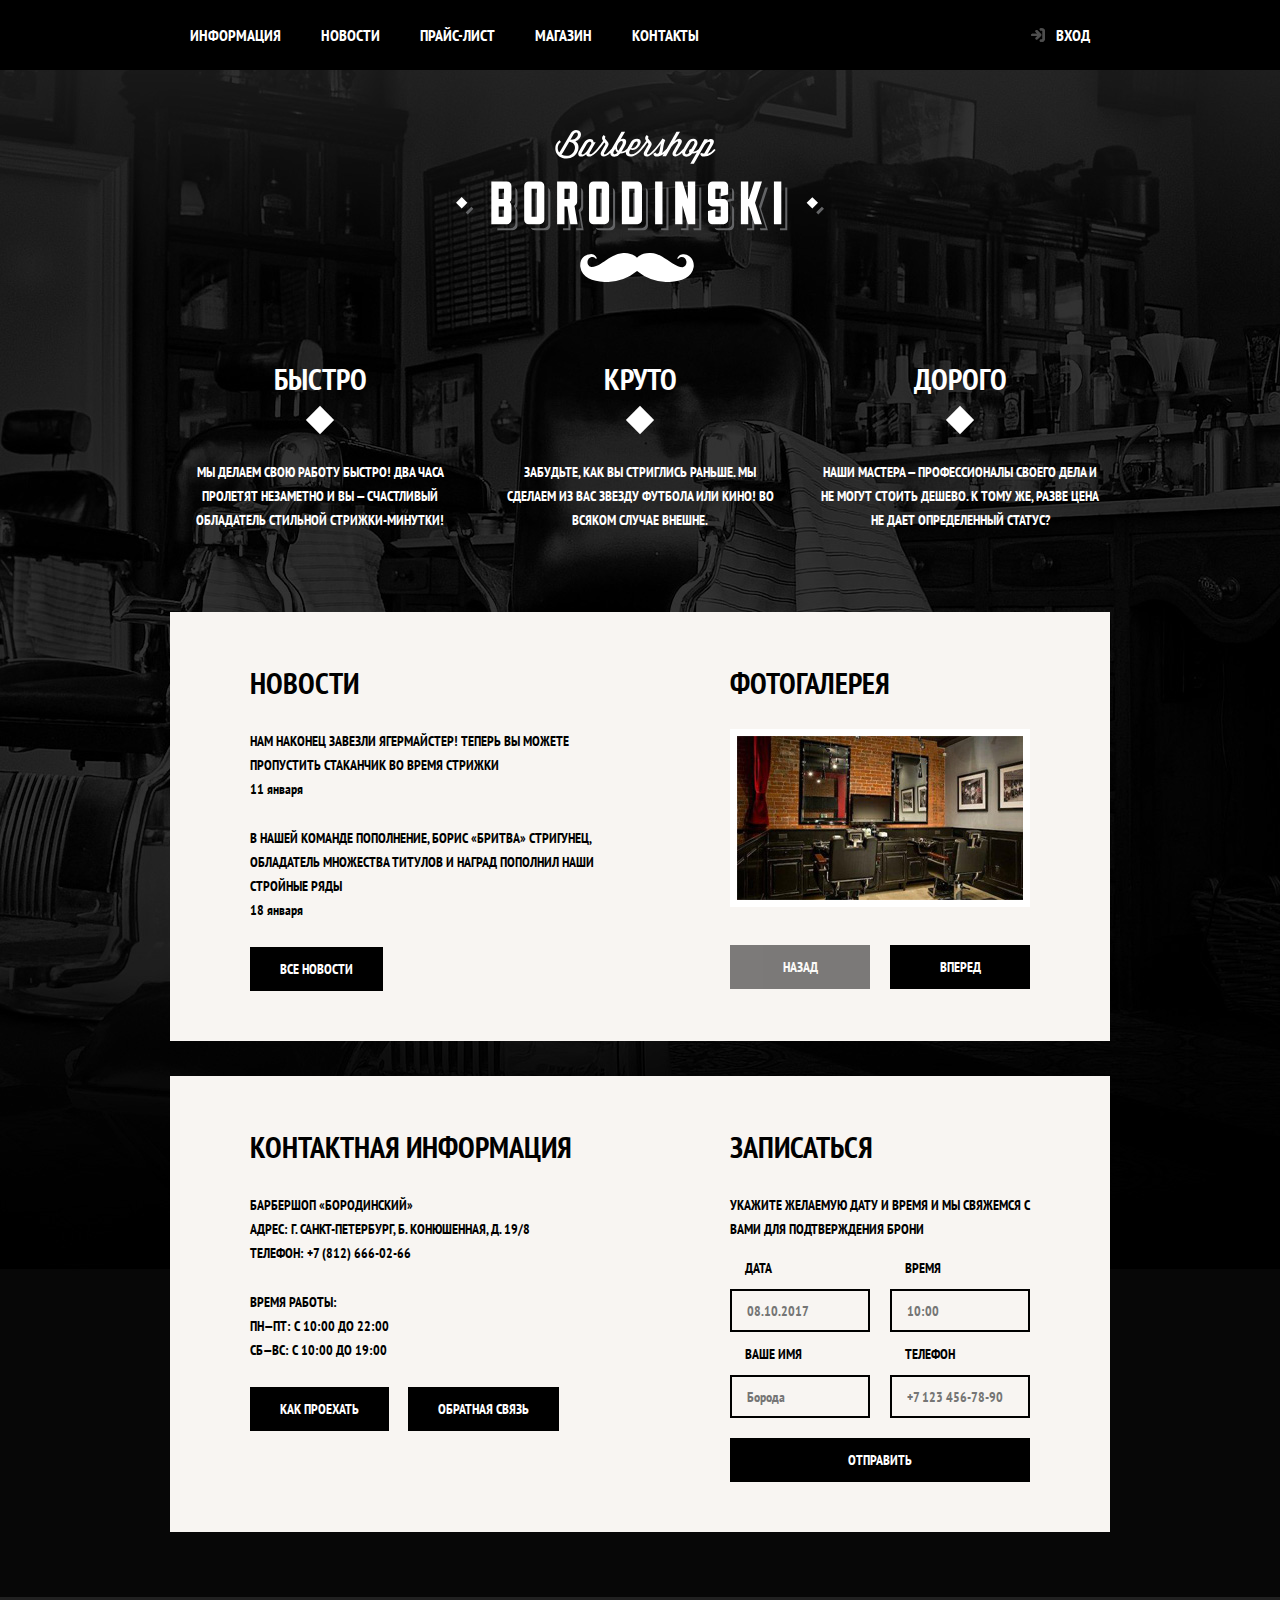
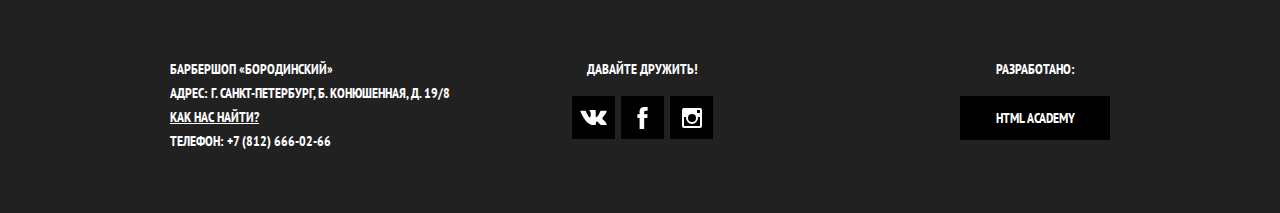
==== commit 96905505: "Полностью доделал Барбершоп" ====
--- a/index.html
+++ b/index.html
@@ -5,6 +5,7 @@
   <title>Барбершоп «Бородинский»</title>
   <link href="https://fonts.googleapis.com/css?family=PT+Sans+Narrow:400,700&amp;subset=latin,cyrillic" rel="stylesheet">
   <link href="css/normalize.css" rel="stylesheet">
+  <link href="css/style.css" rel="stylesheet">
 </head>
 
 <body>
@@ -79,7 +80,7 @@
       <h2>Фотогалерея</h2>
       <div class="gallery-container">
         <figure class="gallery-content">
-          <a href="#"><img src="img/studio.jpg" width="286" height="164"
+          <a href="#"><img src="img/gallery.jpg" width="286" height="164"
             alt="Интерьер"></a>
         </figure>
         <button class="button gallery-button gallery-button-back" type="button"
--- a/css/style.css
+++ b/css/style.css
@@ -0,0 +1,943 @@
+body {
+  min-width: 960px;
+  margin: 0;
+  padding: 0;
+
+  font-family: "PT Sans Narrow", Arial, sans-serif;
+  font-size: 14px;
+  line-height: 24px;
+  font-weight: 700;
+  color: #ffffff;
+  text-transform: uppercase;
+
+  background-color: #000000;
+  background-image: url("../img/bg.jpg");
+  background-position: top center;
+  background-repeat: no-repeat;
+}
+
+a {
+  text-decoration: none;
+}
+
+img {
+  max-width: 100%;
+  height: auto;
+}
+
+.visually-hidden:not(:focus):not(:active),
+input[type="checkbox"].visually-hidden,
+input[type="radio"].visually-hidden {
+  position: absolute;
+
+  width: 1px;
+  height: 1px;
+  margin: -1px;
+  border: 0;
+  padding: 0;
+
+  white-space: nowrap;
+
+  clip-path: inset(100%);
+  clip: rect(0 0 0 0);
+  overflow: hidden;
+}
+
+.inner-page {
+  color: #000000;
+
+  background-color: #f9f6f3;
+  background-image: url("../img/pattern-light.jpg");
+  background-position: 0 0;
+  background-repeat: repeat;
+}
+
+.main-header {
+  margin-bottom: 75px;
+}
+
+.inner-page .main-header {
+  margin-bottom: 50px;
+
+  background-color: #000000;
+}
+
+.button {
+  display: inline-block;
+  margin-right: 16px;
+  padding: 10px 30px;
+
+  font: inherit;
+  text-align: center;
+  color: #ffffff;
+  vertical-align: middle;
+  text-transform: uppercase;
+
+  background-color: #000000;
+  border: none;
+}
+
+.button:hover,
+.button:focus,
+.button:active {
+  background-color: #663d15;
+}
+
+.button.disabled,
+.button:disabled {
+  cursor: default;
+  opacity: 0.5;
+  background-color: #000000;
+}
+
+.main-navigation {
+  display: flex;
+  flex-direction: column;
+  align-items: center;
+
+  font-size: 16px;
+  line-height: 20px;
+  color: #ffffff;
+
+  background-color: transparent;
+}
+
+.inner-page .main-navigation {
+  display: flex;
+  align-items: flex-start;
+  flex-direction: row;
+}
+
+.main-header-logo {
+  order: 2;
+  width: 368px;
+  height: 153px;
+}
+
+.inner-page .main-header-logo {
+  order: 0;
+
+  width: 111px;
+  height: 24px;
+  padding: 23px 20px;
+}
+
+.main-navigation-wrapper {
+  width: 100%;
+  margin-bottom: 60px;
+
+  background-color: #000000;
+}
+
+.main-navigation-wrapper .container {
+  display: flex;
+  justify-content: space-between;
+}
+
+
+.site-navigation,
+.user-navigation {
+  list-style: none;
+  margin: 0;
+  padding: 0;
+}
+
+.site-navigation {
+  display: flex;
+  flex-wrap: wrap;
+  width: 620px;
+}
+
+.user-navigation {
+  display: flex;
+  max-width: 140px;
+}
+
+.inner-page .user-navigation {
+  margin-left: auto;
+}
+
+.site-navigation a,
+.user-navigation a {
+  display: block;
+  padding: 25px 20px;
+
+  vertical-align: middle;
+  color: #ffffff;
+}
+
+.site-navigation a:hover,
+.site-navigation a:focus,
+.user-navigation a:hover,
+.user-navigation a:focus {
+  background-color: #242424;
+}
+
+.user-navigation .login-link {
+  position: relative;
+  padding-left: 50px;
+}
+
+.login-link::before {
+  content: "";
+
+  position: absolute;
+  top: 27px;
+  left: 24px;
+
+  width: 16px;
+  height: 18px;
+
+  background-image: url("../img/login.svg");
+  background-repeat: no-repeat;
+  background-position: 0 0;
+
+  opacity: 0.3;
+}
+
+.login-link:hover::before,
+.login-link:focus::before,
+.login-link:active::before {
+  opacity: 1;
+}
+
+.container {
+  width: 940px;
+  margin: 0 auto;
+  padding: 0 10px;
+}
+
+.features {
+  margin-bottom: 80px;
+}
+
+.features-list {
+  display: flex;
+  justify-content: space-between;
+  margin: 0;
+  padding: 0;
+
+  list-style: none;
+}
+
+.feature-item {
+  width: 300px;
+
+  text-align: center;
+}
+
+.feature-item h3 {
+  position: relative;
+
+  margin: 0;
+  margin-bottom: 60px;
+
+  font-size: 30px;
+  line-height: 42px;
+}
+
+.feature-item h3::after {
+  content: "";
+
+  position: absolute;
+  bottom: -30px;
+  left: 50%;
+
+  width: 20px;
+  height: 20px;
+  margin-left: -10px;
+
+  background-color: #ffffff;
+
+  transform: rotate(45deg);
+}
+
+.feature-item p {
+  margin: 0 10px;
+}
+
+.index-columns {
+  display: flex;
+  justify-content: space-between;
+  padding: 50px 80px;
+  margin-bottom: 35px;
+
+  color: #000000;
+
+  background-color: #f8f5f2;
+  background-image:
+    url("../img/line.png"),
+    url("../img/pattern-light.jpg");
+  background-position: center, 0 0;
+  background-repeat: no-repeat, repeat;
+}
+
+.index-columns h2 {
+  margin: 0;
+  margin-bottom: 25px;
+
+  font-size: 30px;
+  line-height: 42px;
+}
+
+.news {
+  width: 380px;
+}
+
+.news-list {
+  margin: 0;
+  margin-bottom: 25px;
+  padding: 0;
+
+  list-style: none;
+}
+
+.news-item {
+  margin-bottom: 25px;
+}
+
+.news-item p {
+  margin: 0;
+}
+
+.news-item time {
+  text-transform: none;
+}
+
+.gallery {
+  width: 300px;
+}
+
+.gallery-container {
+  position: relative;
+
+  height: 260px;
+}
+
+.gallery-content {
+  height: 164px;
+  margin: 0;
+
+  background-color: #cccccc;
+  border: 7px solid #ffffff;
+}
+
+.gallery-content img {
+  width: 286px;
+  height: 164px;
+}
+
+.gallery-button {
+  box-sizing: border-box;
+  position: absolute;
+  bottom: 0;
+
+  width: 140px;
+  margin: 0;
+}
+
+.gallery-button-back {
+  left: 0;
+}
+
+.gallery-button-next {
+  right: 0;
+}
+
+.contacts {
+  width: 380px;
+}
+
+.contacts p {
+  margin: 0;
+  margin-bottom: 25px;
+}
+
+.appointment {
+  width: 300px;
+}
+
+.appointment-info {
+  margin: 0;
+  margin-bottom: 15px;
+}
+
+.appointment-form {
+  display: flex;
+  flex-wrap: wrap;
+  justify-content: space-between;
+}
+
+.appointment-item {
+  width: 140px;
+  margin: 0;
+  margin-bottom: 10px;
+}
+
+.appointment-item label {
+  display: block;
+  margin-bottom: 9px;
+  margin-left: 15px;
+}
+
+.appointment-item input {
+  box-sizing: border-box;
+  width: 140px;
+  padding-top: 8px;
+  padding-left: 15px;
+  padding-right: 15px;
+  padding-bottom: 7px;
+
+  font: inherit;
+
+  background-color: transparent;
+  border: 2px solid #000000;
+}
+
+.appointment-item input:focus {
+  border-color: #663d15;
+}
+
+.appointment .button {
+  display: block;
+  width: 100%;
+  margin-top: 10px;
+  margin-right: 0;
+}
+
+.page-title {
+  margin: 0;
+  margin-bottom: 15px;
+  padding: 0;
+
+  font-size: 30px;
+  line-height: 42px;
+}
+
+.breadcrumbs {
+  display: flex;
+  justify-content: flex-start;
+  flex-wrap: wrap;
+  padding: 0;
+  margin: 0;
+  margin-bottom: 50px;
+
+  list-style: none;
+}
+
+.breadcrumbs li {
+  position: relative;
+
+  margin-right: 42px;
+}
+
+.breadcrumbs li:last-child {
+  margin-right: 0;
+}
+
+.breadcrumbs li::after {
+  content: "";
+
+  position: absolute;
+  top: 7px;
+  right: -25px;
+
+  width: 8px;
+  height: 8px;
+
+  background-color: #000000;
+
+  transform: rotate(45deg);
+}
+
+.breadcrumbs a {
+  color: #000000;
+}
+
+.breadcrumbs a:hover,
+.breadcrumbs a:focus {
+  text-decoration: underline;
+}
+
+.breadcrumbs-current {
+  color: #aba9a7;
+}
+
+.breadcrumbs-current::after {
+  display: none;
+}
+
+.catalog-columns {
+  display: flex;
+  justify-content: space-between;
+}
+
+.filters {
+  width: 180px;
+}
+
+.filter fieldset {
+  padding: 0;
+  margin: 0;
+  margin-bottom: 30px;
+
+  border: none;
+}
+
+.filter fieldset:first-child {
+  margin-bottom: 35px;
+}
+
+.filter legend {
+  margin-bottom: 26px;
+
+  font-size: 24px;
+  line-height: 30px;
+}
+
+.filter ul {
+  padding: 0;
+  margin: 0;
+
+  list-style: none;
+  line-height: 18px;
+}
+
+.filter-option {
+  margin-bottom: 19px;
+  padding-left: 45px;
+}
+
+.filter-option label {
+  position: relative;
+
+  display: block;
+
+  cursor: pointer;
+  user-select: none;
+}
+
+.filter-input:hover + label,
+.filter-input:focus + label {
+  color: #663d15;
+}
+
+.filter-input-checkbox + label::before {
+  content: "";
+  position: absolute;
+  left: -42px;
+  top: 0;
+
+  width: 16px;
+  height: 16px;
+
+  border: 2px solid #000000;
+}
+
+.filter-input-checkbox:checked + label::after {
+  content: "";
+
+  position: absolute;
+  top: 4px;
+  left: -38px;
+
+  width: 12px;
+  height: 12px;
+
+  background-image: url("../img/cross.svg");
+  background-repeat: no-repeat;
+  background-position: 0 0;
+}
+
+.filter-input-radio + label::before {
+  content: "";
+
+  position: absolute;
+  left: -42px;
+  top: -1px;
+
+  width: 16px;
+  height: 16px;
+
+  border: 2px solid #000000;
+  border-radius: 50%;
+}
+
+.filter-input:disabled + label {
+  color: #000000;
+
+  opacity: 0.5;
+}
+
+.filter-input-radio:checked + label::after {
+  content: "";
+
+  position: absolute;
+  top: 5px;
+  left: -36px;
+
+  width: 8px;
+  height: 8px;
+
+  background-color: #000000;
+  border-radius: 50%;
+}
+
+.catalog {
+  width: 700px;
+}
+
+.catalog-list {
+  display: flex;
+  flex-wrap: wrap;
+  padding: 0;
+  margin: 0;
+  margin-bottom: 25px;
+
+  list-style: none;
+}
+
+.catalog-item {
+  width: 220px;
+  margin-bottom: 20px;
+  margin-right: 20px;
+
+  background-color: #f8f8f8;
+  box-shadow: 0 0 10px rgba(0, 0, 0, 0.1);
+}
+
+.catalog-item:nth-child(3n) {
+  margin-right: 0;
+}
+
+.catalog-item:hover {
+  box-shadow: 0 0 10px rgba(0, 0, 0, 0.2);
+}
+
+.catalog-item a {
+  display: flex;
+  flex-direction: column;
+
+  color: #000000;
+}
+
+.catalog-item h3 {
+  order: 1;
+  margin-top: 17px;
+  margin-bottom: 12px;
+  margin-left: 16px;
+  margin-right: 15px;
+
+  font-size: 14px;
+  line-height: 18px;
+}
+
+.catalog-category {
+  display: block;
+
+  text-transform: none;
+}
+
+.catalog-item-image {
+  width: 220px;
+  height: 165px;
+  margin: 0;
+}
+
+.catalog-item-price {
+  display: flex;
+  margin: 15px;
+  margin-top: 0;
+}
+
+.catalog-item-price b {
+  width: 112px;
+  padding: 13px 25px 11px;
+
+  font-size: 14px;
+  line-height: 20px;
+  text-align: center;
+
+  background-color: #e5e5e5;
+}
+
+.catalog-item-price .button {
+  width: 50px;
+  padding: 13px 18px 11px;
+  margin-right: 0;
+
+  line-height: 20px;
+  color: #ffffff;
+}
+
+.pagination-list {
+  display: flex;
+  flex-wrap: wrap;
+
+  padding: 0;
+  margin: 0;
+
+  list-style: none;
+}
+
+.pagination-item {
+  margin-right: 5px;
+}
+
+.pagination-item:last-child {
+  margin-right: 0;
+}
+
+.pagination-item a {
+  display: block;
+  padding: 10px 19px;
+
+  color: #ffffff;
+
+  background-color: #000000;
+}
+
+.pagination-item a:hover,
+.pagination-item a:focus,
+.pagination-item a:active {
+  background-color: #663d15;
+}
+
+.pagination-item-current a {
+  color: #000000;
+
+  background-color: #ffffff;
+}
+
+.pagination-item-current a:hover,
+.pagination-item-current a:focus,
+.pagination-item-current a:active {
+  color: #000000;
+
+  background-color: #ffffff;
+}
+
+.product-photo-preview {
+  display: flex;
+  padding: 0;
+  margin: 0;
+
+  list-style: none;
+}
+
+.product-photos {
+  width: 460px;
+}
+
+.product-photo-preview li {
+  width: 140px;
+  height: 149px;
+  margin-right: 20px;
+
+  box-shadow: 0 0 10px 2px rgba(0, 0, 0, 0.1);
+}
+
+.product-photo-preview li:nth-child(3n) {
+  margin-right: 0;
+}
+
+.product-photo-full {
+  width: 460px;
+  height: 498px;
+  margin: 0;
+  margin-bottom: 20px;
+
+  box-shadow: 0 0 10px 2px rgba(0, 0, 0, 0.1);
+}
+
+.product-description {
+  display: flex;
+  justify-content: space-between;
+  padding-right: 10px;
+  margin-bottom: 29px;
+}
+
+.product-description p {
+  width: 200px;
+}
+
+.product-article {
+  text-align: right;
+  color: #aeaeae;
+}
+
+.product-price b {
+  width: 112px;
+  padding-top: 13px;
+  padding-left: 36px;
+  padding-right: 36px;
+  padding-bottom: 11px;
+
+  line-height: 20px;
+  text-align: center;
+
+  background-color: #e5e5e5;
+
+  box-sizing: border-box;
+}
+
+.product-price .button {
+  padding-left: 17px;
+  padding-right: 17px;
+}
+
+.product-info {
+  width: 390px;
+  padding-top: 23px;
+}
+
+.product-info p {
+  margin: 0;
+}
+
+.product-info h3 {
+  margin: 0;
+  margin-bottom: 27px;
+
+  font-size: 24px;
+  line-height: 30px;
+}
+
+.product-info .product-text {
+  margin-bottom: 35px;
+}
+
+.product-info .product-price {
+  display: flex;
+  margin-bottom: 63px;
+}
+
+.product-info ul {
+  margin: 0;
+  padding: 0;
+
+  list-style: none;
+}
+
+.product-info li {
+  position: relative;
+
+  padding-left: 23px;
+}
+
+.product-info li::before {
+  content: "";
+
+  position: absolute;
+  top: 7px;
+  left: 2px;
+
+  width: 8px;
+  height: 8px;
+
+  background-color: #000000;
+
+  transform: rotate(45deg);
+}
+
+.main-footer {
+  margin-top: 65px;
+  padding: 60px 0;
+
+  color: #ffffff;
+
+  background-color: #212121;
+  background-image: url("../img/pattern-dark.jpg");
+  background-position: 0 0;
+  background-repeat: repeat;
+}
+
+.inner-page .main-footer {
+  margin-top: 45px;
+}
+
+.main-footer .container {
+  display: flex;
+}
+
+.footer-contacts {
+  width: 320px;
+  margin: 0;
+  margin-right: 80px;
+}
+
+.footer-contacts a {
+  color: #ffffff;
+  text-decoration: underline;
+}
+
+.footer-contacts a:hover,
+.footer-contacts a:focus {
+  text-decoration: none;
+}
+
+.footer-social {
+  width: 145px;
+
+  text-align: center;
+}
+
+.footer-social ul {
+  display: flex;
+  flex-wrap: wrap;
+  justify-content: space-between;
+  width: 141px;
+  margin: 0 auto;
+  padding: 0;
+
+  list-style: none;
+}
+
+.footer-social b {
+  display: block;
+  margin-bottom: 15px;
+}
+
+.social-button {
+  display: flex;
+  align-items: center;
+  justify-content: center;
+  width: 43px;
+  height: 43px;
+
+  background-color: #000000;
+}
+
+.social-button:hover,
+.social-button:focus {
+  background-color: #ffffff;
+}
+
+.social-button:hover path,
+.social-button:focus path {
+  fill: #000000;
+}
+
+.footer-copyright {
+  width: 150px;
+  margin: 0;
+  margin-left: auto;
+  text-align: center;
+}
+
+.footer-copyright .button {
+  display: block;
+  margin-right: 0;
+}
+
+.footer-copyright b {
+  display: block;
+  margin-bottom: 15px;
+}
+
+.footer-copyright .button:hover,
+.footer-copyright .button:focus {
+  color: #000000;
+
+  background-color: #ffffff;
+}
